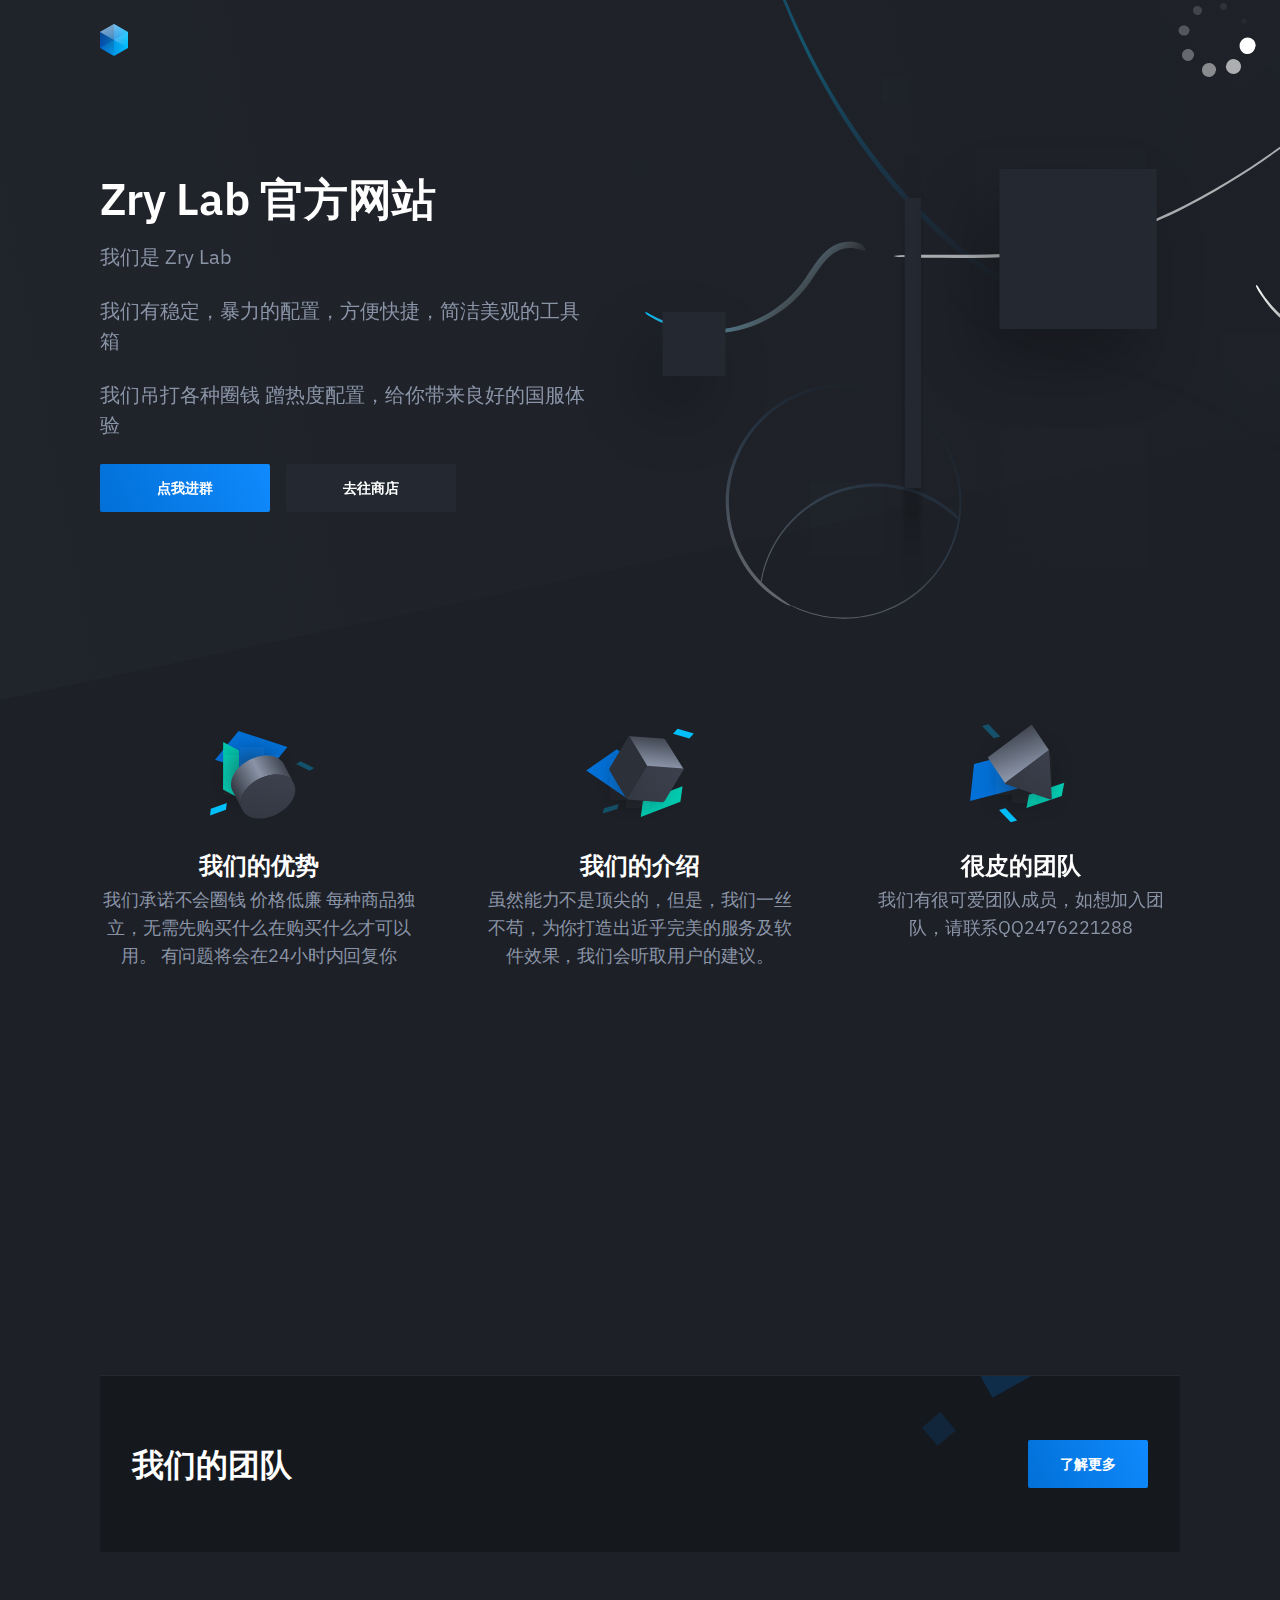
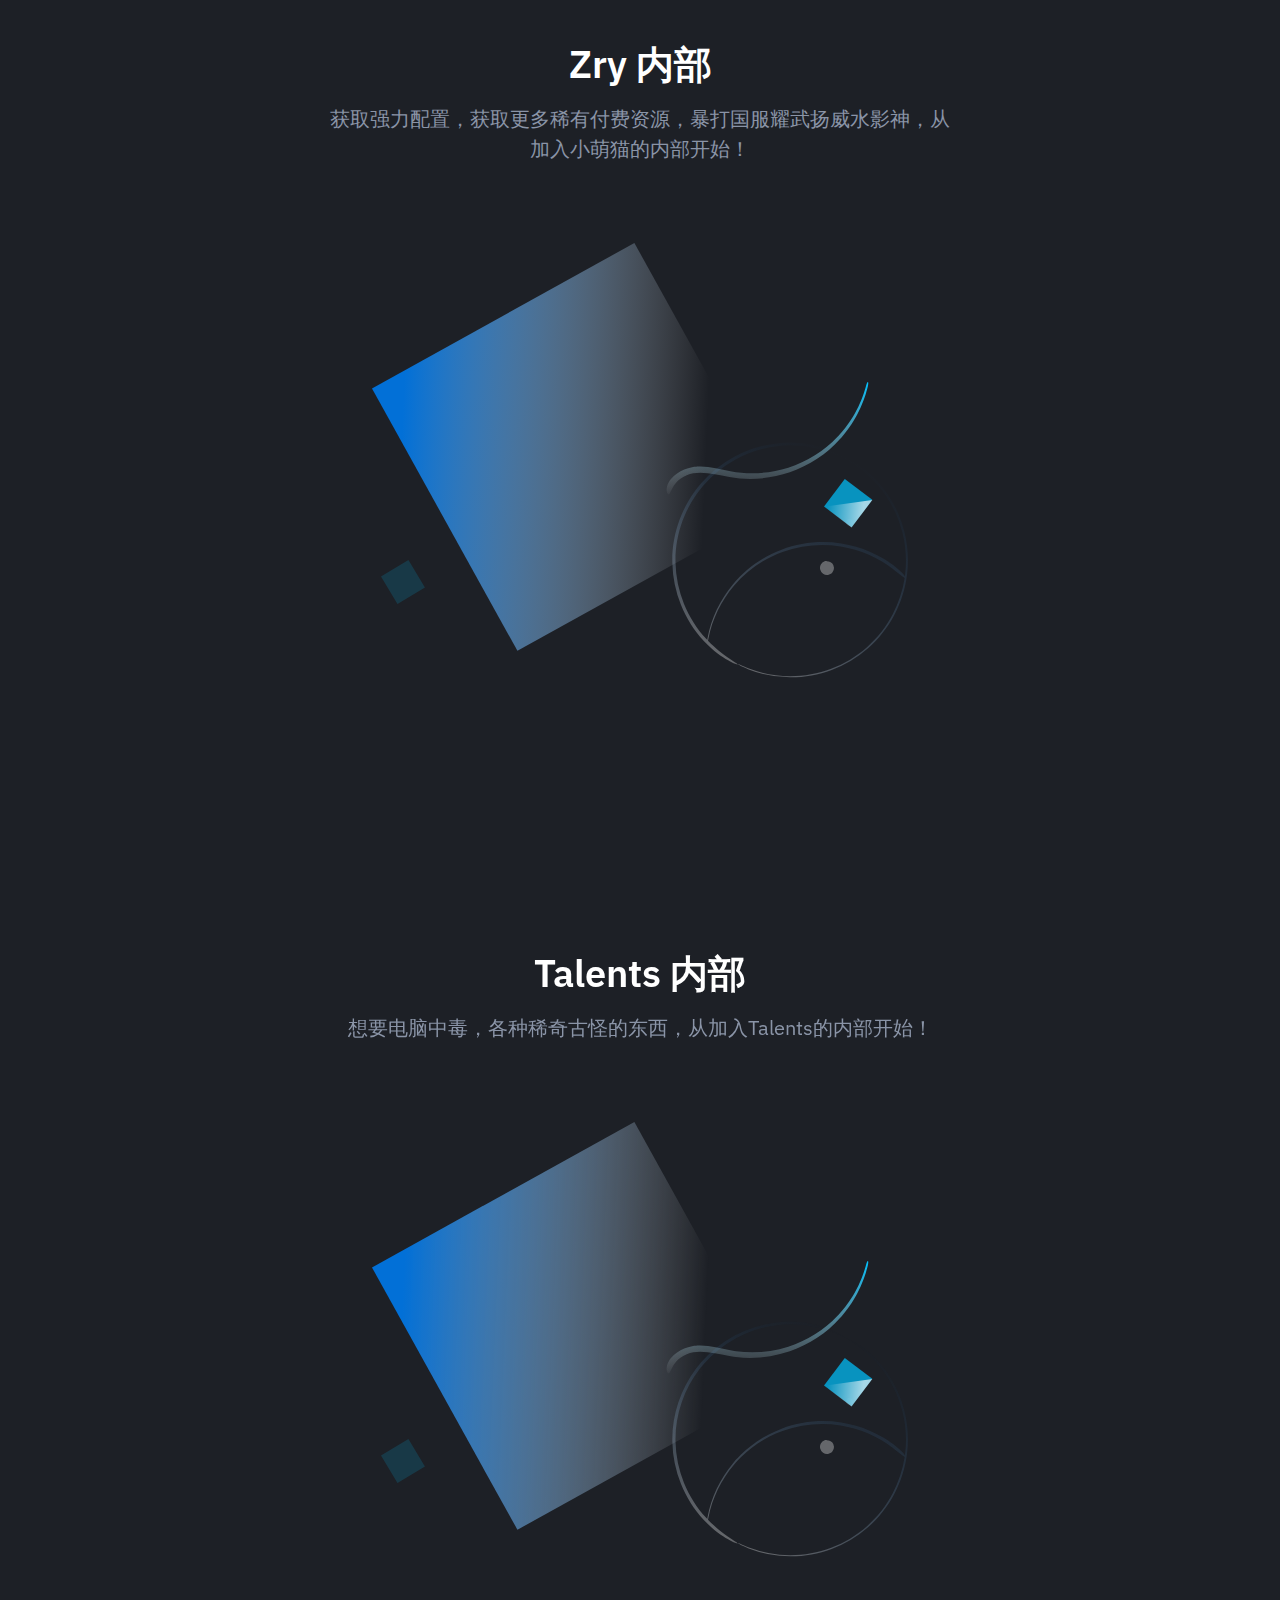
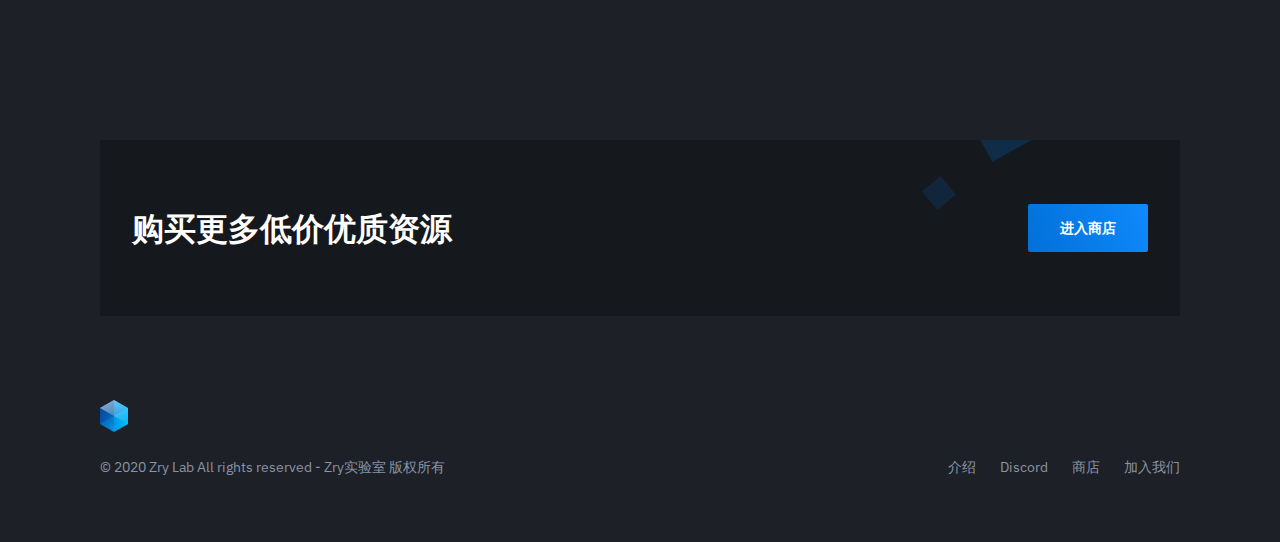
==== index.html @ 26428ba7 "Update index.html" ====
﻿<!DOCTYPE html>
<html lang="zh_cn" class="no-js">
<head>
    <meta charset="utf-8">
    <meta http-equiv="X-UA-Compatible" content="IE=edge">
    <meta name="viewport" content="width=device-width, initial-scale=1">
    <title>Zry Lab | 官方网站 | 主页 | Hello World !</title>
	<link rel="icon" href="images/favicon.svg">
    <link href="https://fonts.googleapis.com/css?family=IBM+Plex+Sans:400,600" rel="stylesheet">
    <link rel="stylesheet" href="css/style.css">
	<script src="js/anime.min.js"></script>
    <script src="js/scrollreveal.min.js"></script>
</head>
<body class="is-boxed has-animations">
    <div class="body-wrap">
        <header class="site-header">
            <div class="container">
                <div class="site-header-inner">
                    <div class="brand header-brand">
                        <h1 class="m-0">
							<a href="#">
								<img class="header-logo-image" src="images/logo.svg" alt="Logo">
                            </a>
                        </h1>
                    </div>
                </div>
            </div>
        </header>

        <main>
            <section class="hero">
                <div class="container">
                    <div class="hero-inner">
						<div class="hero-copy">
	                        <h1 class="hero-title mt-0">Zry Lab 官方网站</h1>
	                        <p class="hero-paragraph">我们是 Zry Lab</p>
                                <p class="hero-paragraph">我们有稳定，暴力的配置，方便快捷，简洁美观的工具箱</p>
                                <p class="hero-paragraph">我们吊打各种圈钱 蹭热度配置，给你带来良好的国服体验</p>
	                        <div class="hero-cta"><a class="button button-primary" href="https://zrylab.github.io/group">点我进群</a><a class="button" href="http://smallcat.maikama.cn">去往商店</a></div>
						</div>
						<div class="hero-figure anime-element">
							<svg class="placeholder" width="528" height="396" viewBox="0 0 528 396">
								<rect width="528" height="396" style="fill:transparent;" />
							</svg>
							<div class="hero-figure-box hero-figure-box-01" data-rotation="45deg"></div>
							<div class="hero-figure-box hero-figure-box-02" data-rotation="-45deg"></div>
							<div class="hero-figure-box hero-figure-box-03" data-rotation="0deg"></div>
							<div class="hero-figure-box hero-figure-box-04" data-rotation="-135deg"></div>
							<div class="hero-figure-box hero-figure-box-05"></div>
							<div class="hero-figure-box hero-figure-box-06"></div>
							<div class="hero-figure-box hero-figure-box-07"></div>
							<div class="hero-figure-box hero-figure-box-08" data-rotation="-22deg"></div>
							<div class="hero-figure-box hero-figure-box-09" data-rotation="-52deg"></div>
							<div class="hero-figure-box hero-figure-box-10" data-rotation="-50deg"></div>
						</div>
                    </div>
                </div>
            </section>

            <section class="features section">
                <div class="container">
					<div class="features-inner section-inner has-bottom-divider">
                        <div class="features-wrap">
                            <div class="feature text-center is-revealing">
                                <div class="feature-inner">
                                    <div class="feature-icon">
										<img src="images/feature-icon-01.svg" alt="Feature 01">
                                    </div>
                                    <h4 class="feature-title mt-24">我们的优势</h4>
                                    <p class="text-sm mb-0">我们承诺不会圈钱 价格低廉 每种商品独立，无需先购买什么在购买什么才可以用。 有问题将会在24小时内回复你</p>
                                </div>
                            </div>
							<div class="feature text-center is-revealing">
                                <div class="feature-inner">
                                    <div class="feature-icon">
										<img src="images/feature-icon-02.svg" alt="Feature 02">
                                    </div>
                                    <h4 class="feature-title mt-24">我们的介绍</h4>
                                    <p class="text-sm mb-0">虽然能力不是顶尖的，但是，我们一丝不苟，为你打造出近乎完美的服务及软件效果，我们会听取用户的建议。</p>
                                </div>
                            </div>
                            <div class="feature text-center is-revealing">
                                <div class="feature-inner">
                                    <div class="feature-icon">
										<img src="images/feature-icon-03.svg" alt="Feature 03">
                                    </div>
                                    <h4 class="feature-title mt-24">很皮的团队</h4>
                                    <p class="text-sm mb-0">我们有很可爱团队成员，如想加入团队，请联系QQ2476221288</p>
                                </div>
                            </div>
                            <div class="feature text-center is-revealing">
                                <div class="feature-inner">
                                    <div class="feature-icon">
										<img src="images/feature-icon-04.svg" alt="Feature 04">
                                    </div>
                                    <h4 class="feature-title mt-24">外部的介绍</h4>
                                    <p class="text-sm mb-0">各种搬运配置，MOD，JS，大量人的交流，经常白嫖账号。</p>
                                </div>
                            </div>
							<div class="feature text-center is-revealing">
                                <div class="feature-inner">
                                    <div class="feature-icon">
										<img src="images/feature-icon-05.svg" alt="Feature 05">
                                    </div>
                                    <h4 class="feature-title mt-24">为什么选择ZryLab?</h4>
                                    <p class="text-sm mb-0">我们能保证你的游戏体验，保证你可以诛仙，如有问题，我们会接受你的意见，欢迎加入我们。</p>
                                </div>
                            </div>
                            <div class="feature text-center is-revealing">
                                <div class="feature-inner">
                                    <div class="feature-icon">
										<img src="images/feature-icon-06.svg" alt="Feature 06">
                                    </div>
                                    <h4 class="feature-title mt-24">我们的Discord</h4>
                                    <p class="text-sm mb-0">我们的Discord欢迎你，请于网页底部查找哦 Discord是一个专用的游戏交流平台。比QQ好多了。</p>
                                </div>
                            </div>
                        </div>
                    </div>
                </div>
            </section>
            <section class="cta section">
				<div class="container">
					<div class="cta-inner section-inner">
						<h3 class="section-title mt-0">我们的团队</h3>
						<div class="cta-cta">
							<a class="button button-primary button-wide-mobile" href="https://zrylab.github.io/team">了解更多</a>
						</div>
					</div>
				</div>
			</section>
            <section class="pricing section">
                <div class="container-sm">
                    <div class="pricing-inner section-inner">
                        <div class="pricing-header text-center">
                            <h2 class="section-title mt-0">Zry 内部</h2>
                            <p class="section-paragraph mb-0">获取强力配置，获取更多稀有付费资源，暴打国服耀武扬威水影神，从加入小萌猫的内部开始！</p>
                        </div>
						<div class="pricing-tables-wrap">
                            <div class="pricing-table">
                                <div class="pricing-table-inner is-revealing">
                                    <div class="pricing-table-main">
                                        <div class="pricing-table-header pb-24">
                                            <div class="pricing-table-price"><span class="pricing-table-price-currency h2">￥</span><span class="pricing-table-price-amount h1">18</span><span class="text-xs">/永久/推荐购买</span></div>
                                        </div>
										<div class="pricing-table-features-title text-xs pt-24 pb-24">我们拥有：</div>
                                        <ul class="pricing-table-features list-reset text-xs">
                                            <li>
                                                <span>简洁美观方便好用的Zrh ToolBox</span>
                                            </li>
                                            <li>
                                                <span>暴力的国服配置</span>
                                            </li>
                                            <li>
                                                <span>各种稀有端&破解端</span>
                                            </li>
											<li>
												<span>赠送阔爱的小萌猫一只</span>
											</li>
											<li>
												<span>And More......</span>
											</li>
                                        </ul>
                                    </div>
                                    <div class="pricing-table-cta mb-8">
                                        <a class="button button-primary button-shadow button-block" href="http://insider.maikama.cn">购买Zry内部（预售）</a>
                                    </div>
                                </div>
                            </div>
                        </div>
                    </div>
                </div>
            </section>
<section class="pricing section">
                <div class="container-sm">
                    <div class="pricing-inner section-inner">
                        <div class="pricing-header text-center">
                            <h2 class="section-title mt-0">Talents 内部</h2>
                            <p class="section-paragraph mb-0">想要电脑中毒，各种稀奇古怪的东西，从加入Talents的内部开始！</p>
                        </div>
						<div class="pricing-tables-wrap">
                            <div class="pricing-table">
                                <div class="pricing-table-inner is-revealing">
                                    <div class="pricing-table-main">
                                        <div class="pricing-table-header pb-24">
                                            <div class="pricing-table-price"><span class="pricing-table-price-currency h2">￥</span><span class="pricing-table-price-amount h1">15</span><span class="text-xs">/永久/谨慎购买</span></div>
                                        </div>
										<div class="pricing-table-features-title text-xs pt-24 pb-24">我们拥有：</div>
                                        <ul class="pricing-table-features list-reset text-xs">
                                            <li>
                                                <span>各种不知来源/安全性的资源</span>
                                            </li>
                                            <li>
                                                <span>不知来源配置</span>
                                            </li>
                                            <li>
                                                <span>各种破解端</span>
                                            </li>
											<li>
												<span>赠送沙雕的Talents一只</span>
											</li>
											<li>
												<span>And More......</span>
											</li>
                                        </ul>
                                    </div>
                                    <div class="pricing-table-cta mb-8">
                                        <a class="button button-primary button-shadow button-block" href="http://tins.maikama.cn">购买Talents(沙雕)内部</a>
                                    </div>
                                </div>
                            </div>
                        </div>
                    </div>
                </div>
            </section>
			<section class="cta section">
				<div class="container">
					<div class="cta-inner section-inner">
						<h3 class="section-title mt-0">购买更多低价优质资源</h3>
						<div class="cta-cta">
							<a class="button button-primary button-wide-mobile" href="http://smallcat.maikama.cn">进入商店</a>
						</div>
					</div>
				</div>
			</section>
        </main>

        <footer class="site-footer">
            <div class="container">
                <div class="site-footer-inner">
                    <div class="brand footer-brand">
						<a href="#">
							<img class="header-logo-image" src="images/logo.svg" alt="Logo">
						</a>
                    </div>
                    <ul class="footer-links list-reset">
			    <li>
                            <a href="#">介绍</a>
                        </li>
			    <li>
                            <a href="https://discord.gg/EzgSuc9">Discord</a>
                        </li>
                        <li>
                            <a href="http://smallcat.maikama.cn">商店</a>
                        </li>
                        <li>
                            <a href="https://zrylab.github.io/group">加入我们</a>
                        </li>
                    </ul>
                    <ul class="footer-social-links list-reset">
                        <li>
                    </ul>
                    <div class="footer-copyright">&copy; 2020 Zry Lab All rights reserved - Zry实验室 版权所有</div>
                </div>
            </div>
        </footer>
    </div>

    <script src="js/main.min.js"></script>
</body>
</html>
---- css/style.css ----
html{line-height:1.15;-ms-text-size-adjust:100%;-webkit-text-size-adjust:100%}body{margin:0}article,aside,footer,header,nav,section{display:block}h1{font-size:2em;margin:0.67em 0}figcaption,figure,main{display:block}figure{margin:1em 40px}hr{box-sizing:content-box;height:0;overflow:visible}pre{font-family:monospace, monospace;font-size:1em}a{background-color:transparent;-webkit-text-decoration-skip:objects}abbr[title]{border-bottom:none;text-decoration:underline;-webkit-text-decoration:underline dotted;text-decoration:underline dotted}b,strong{font-weight:inherit}b,strong{font-weight:bolder}code,kbd,samp{font-family:monospace, monospace;font-size:1em}dfn{font-style:italic}mark{background-color:#ff0;color:#000}small{font-size:80%}sub,sup{font-size:75%;line-height:0;position:relative;vertical-align:baseline}sub{bottom:-0.25em}sup{top:-0.5em}audio,video{display:inline-block}audio:not([controls]){display:none;height:0}img{border-style:none}svg:not(:root){overflow:hidden}button,input,optgroup,select,textarea{font-family:sans-serif;font-size:100%;line-height:1.15;margin:0}button,input{overflow:visible}button,select{text-transform:none}button,html [type="button"],[type="reset"],[type="submit"]{-webkit-appearance:button}button::-moz-focus-inner,[type="button"]::-moz-focus-inner,[type="reset"]::-moz-focus-inner,[type="submit"]::-moz-focus-inner{border-style:none;padding:0}button:-moz-focusring,[type="button"]:-moz-focusring,[type="reset"]:-moz-focusring,[type="submit"]:-moz-focusring{outline:1px dotted ButtonText}fieldset{padding:0.35em 0.75em 0.625em}legend{box-sizing:border-box;color:inherit;display:table;max-width:100%;padding:0;white-space:normal}progress{display:inline-block;vertical-align:baseline}textarea{overflow:auto}[type="checkbox"],[type="radio"]{box-sizing:border-box;padding:0}[type="number"]::-webkit-inner-spin-button,[type="number"]::-webkit-outer-spin-button{height:auto}[type="search"]{-webkit-appearance:textfield;outline-offset:-2px}[type="search"]::-webkit-search-cancel-button,[type="search"]::-webkit-search-decoration{-webkit-appearance:none}::-webkit-file-upload-button{-webkit-appearance:button;font:inherit}details,menu{display:block}summary{display:list-item}canvas{display:inline-block}template{display:none}[hidden]{display:none}html{box-sizing:border-box}*,*:before,*:after{box-sizing:inherit}body{background:#1D2026;-moz-osx-font-smoothing:grayscale;-webkit-font-smoothing:antialiased}hr{border:0;display:block;height:1px;background:#242830;margin-top:24px;margin-bottom:24px}ul,ol{margin-top:0;margin-bottom:24px;padding-left:24px}ul{list-style:disc}ol{list-style:decimal}li>ul,li>ol{margin-bottom:0}dl{margin-top:0;margin-bottom:24px}dt{font-weight:600}dd{margin-left:24px;margin-bottom:24px}img{height:auto;max-width:100%;vertical-align:middle}figure{margin:24px 0}figcaption{font-size:16px;line-height:24px;padding:8px 0}img,svg{display:block}table{border-collapse:collapse;margin-bottom:24px;width:100%}tr{border-bottom:1px solid #242830}th{text-align:left}th,td{padding:10px 16px}th:first-child,td:first-child{padding-left:0}th:last-child,td:last-child{padding-right:0}html{font-size:20px;line-height:30px}body{color:#8A94A7;font-size:1rem}body,button,input,select,textarea{font-family:"IBM Plex Sans", sans-serif}a{color:#8A94A7;text-decoration:underline}a:hover,a:active{outline:0;text-decoration:none}h1,h2,h3,h4,h5,h6,.h1,.h2,.h3,.h4,.h5,.h6{clear:both;color:#fff;font-weight:600}h1,.h1{font-size:38px;line-height:48px;letter-spacing:0px}@media (min-width: 641px){h1,.h1{font-size:44px;line-height:54px;letter-spacing:0px}}h2,.h2{font-size:32px;line-height:42px;letter-spacing:0px}@media (min-width: 641px){h2,.h2{font-size:38px;line-height:48px;letter-spacing:0px}}h3,.h3,blockquote{font-size:24px;line-height:34px;letter-spacing:0px}@media (min-width: 641px){h3,.h3,blockquote{font-size:32px;line-height:42px;letter-spacing:0px}}h4,h5,h6,.h4,.h5,.h6{font-size:20px;line-height:30px;letter-spacing:-0.1px}@media (min-width: 641px){h4,h5,h6,.h4,.h5,.h6{font-size:24px;line-height:34px;letter-spacing:0px}}@media (max-width: 640px){.h1-mobile{font-size:38px;line-height:48px;letter-spacing:0px}.h2-mobile{font-size:32px;line-height:42px;letter-spacing:0px}.h3-mobile{font-size:24px;line-height:34px;letter-spacing:0px}.h4-mobile,.h5-mobile,.h6-mobile{font-size:20px;line-height:30px;letter-spacing:-0.1px}}.text-light h1,.text-light h2,.text-light h3,.text-light h4,.text-light h5,.text-light h6,.text-light .h1,.text-light .h2,.text-light .h3,.text-light .h4,.text-light .h5,.text-light .h6{color:!important}.text-sm{font-size:18px;line-height:28px;letter-spacing:-0.1px}.text-xs{font-size:16px;line-height:24px;letter-spacing:-0.1px}h1,h2,.h1,.h2{margin-top:48px;margin-bottom:16px}h3,.h3{margin-top:36px;margin-bottom:12px}h4,h5,h6,.h4,.h5,.h6{margin-top:24px;margin-bottom:4px}p{margin-top:0;margin-bottom:24px}dfn,cite,em,i{font-style:italic}blockquote{color:#3B404C;font-style:italic;margin-top:24px;margin-bottom:24px;margin-left:24px}blockquote::before{content:"\201C"}blockquote::after{content:"\201D"}blockquote p{display:inline}address{color:#8A94A7;border-width:1px 0;border-style:solid;border-color:#242830;padding:24px 0;margin:0 0 24px}pre,pre h1,pre h2,pre h3,pre h4,pre h5,pre h6,pre .h1,pre .h2,pre .h3,pre .h4,pre .h5,pre .h6{font-family:"Courier 10 Pitch", Courier, monospace}pre,code,kbd,tt,var{background:#1D2026}pre{font-size:16px;line-height:24px;margin-bottom:1.6em;max-width:100%;overflow:auto;padding:24px;margin-top:24px;margin-bottom:24px}code,kbd,tt,var{font-family:Monaco, Consolas, "Andale Mono", "DejaVu Sans Mono", monospace;font-size:16px;padding:2px 4px}abbr,acronym{cursor:help}mark,ins{text-decoration:none}small{font-size:18px;line-height:28px;letter-spacing:-0.1px}b,strong{font-weight:600}button,input,select,textarea,label{font-size:20px;line-height:30px}.container,.container-sm{width:100%;margin:0 auto;padding-left:16px;padding-right:16px}@media (min-width: 481px){.container,.container-sm{padding-left:24px;padding-right:24px}}.container{max-width:1128px}.container-sm{max-width:848px}.container .container-sm{max-width:800px;padding-left:0;padding-right:0}.screen-reader-text{clip:rect(1px, 1px, 1px, 1px);position:absolute !important;height:1px;width:1px;overflow:hidden;word-wrap:normal !important}.screen-reader-text:focus{border-radius:2px;box-shadow:0 0 2px 2px rgba(0,0,0,0.6);clip:auto !important;display:block;font-size:14px;letter-spacing:0px;font-weight:600;line-height:16px;text-decoration:none;text-transform:uppercase;background-color:#1D2026;color:#0270D7 !important;border:none;height:auto;left:8px;padding:16px 32px;top:8px;width:auto;z-index:100000}.list-reset{list-style:none;padding:0}.text-left{text-align:left}.text-center{text-align:center}.text-right{text-align:right}.text-primary{color:#0270D7}.has-top-divider{position:relative}.has-top-divider::before{content:'';position:absolute;top:0;left:0;width:100%;display:block;height:1px;background:#242830}.has-bottom-divider{position:relative}.has-bottom-divider::after{content:'';position:absolute;bottom:0;left:0;width:100%;display:block;height:1px;background:#242830}.m-0{margin:0}.mt-0{margin-top:0}.mr-0{margin-right:0}.mb-0{margin-bottom:0}.ml-0{margin-left:0}.m-8{margin:8px}.mt-8{margin-top:8px}.mr-8{margin-right:8px}.mb-8{margin-bottom:8px}.ml-8{margin-left:8px}.m-16{margin:16px}.mt-16{margin-top:16px}.mr-16{margin-right:16px}.mb-16{margin-bottom:16px}.ml-16{margin-left:16px}.m-24{margin:24px}.mt-24{margin-top:24px}.mr-24{margin-right:24px}.mb-24{margin-bottom:24px}.ml-24{margin-left:24px}.m-32{margin:32px}.mt-32{margin-top:32px}.mr-32{margin-right:32px}.mb-32{margin-bottom:32px}.ml-32{margin-left:32px}.m-40{margin:40px}.mt-40{margin-top:40px}.mr-40{margin-right:40px}.mb-40{margin-bottom:40px}.ml-40{margin-left:40px}.m-48{margin:48px}.mt-48{margin-top:48px}.mr-48{margin-right:48px}.mb-48{margin-bottom:48px}.ml-48{margin-left:48px}.m-56{margin:56px}.mt-56{margin-top:56px}.mr-56{margin-right:56px}.mb-56{margin-bottom:56px}.ml-56{margin-left:56px}.m-64{margin:64px}.mt-64{margin-top:64px}.mr-64{margin-right:64px}.mb-64{margin-bottom:64px}.ml-64{margin-left:64px}.p-0{padding:0}.pt-0{padding-top:0}.pr-0{padding-right:0}.pb-0{padding-bottom:0}.pl-0{padding-left:0}.p-8{padding:8px}.pt-8{padding-top:8px}.pr-8{padding-right:8px}.pb-8{padding-bottom:8px}.pl-8{padding-left:8px}.p-16{padding:16px}.pt-16{padding-top:16px}.pr-16{padding-right:16px}.pb-16{padding-bottom:16px}.pl-16{padding-left:16px}.p-24{padding:24px}.pt-24{padding-top:24px}.pr-24{padding-right:24px}.pb-24{padding-bottom:24px}.pl-24{padding-left:24px}.p-32{padding:32px}.pt-32{padding-top:32px}.pr-32{padding-right:32px}.pb-32{padding-bottom:32px}.pl-32{padding-left:32px}.p-40{padding:40px}.pt-40{padding-top:40px}.pr-40{padding-right:40px}.pb-40{padding-bottom:40px}.pl-40{padding-left:40px}.p-48{padding:48px}.pt-48{padding-top:48px}.pr-48{padding-right:48px}.pb-48{padding-bottom:48px}.pl-48{padding-left:48px}.p-56{padding:56px}.pt-56{padding-top:56px}.pr-56{padding-right:56px}.pb-56{padding-bottom:56px}.pl-56{padding-left:56px}.p-64{padding:64px}.pt-64{padding-top:64px}.pr-64{padding-right:64px}.pb-64{padding-bottom:64px}.pl-64{padding-left:64px}.sr .has-animations .is-revealing{visibility:hidden}.has-animations .anime-element{visibility:hidden}.anime-ready .has-animations .anime-element{visibility:visible}.input,.textarea{background-color:#fff;border-width:1px;border-style:solid;border-color:#242830;border-radius:2px;color:#8A94A7;max-width:100%;width:100%}.input::-webkit-input-placeholder,.textarea::-webkit-input-placeholder{color:#3B404C}.input:-ms-input-placeholder,.textarea:-ms-input-placeholder{color:#3B404C}.input::-ms-input-placeholder,.textarea::-ms-input-placeholder{color:#3B404C}.input::placeholder,.textarea::placeholder{color:#3B404C}.input::-ms-input-placeholder,.textarea::-ms-input-placeholder{color:#3B404C}.input:-ms-input-placeholder,.textarea:-ms-input-placeholder{color:#3B404C}.input:hover,.textarea:hover{border-color:#191c21}.input:active,.input:focus,.textarea:active,.textarea:focus{outline:none;border-color:#242830}.input[disabled],.textarea[disabled]{cursor:not-allowed;background-color:#1D2026;border-color:#1D2026}.input{-moz-appearance:none;-webkit-appearance:none;font-size:16px;letter-spacing:-0.1px;line-height:20px;padding:13px 16px;height:48px;box-shadow:none}.input .inline-input{display:inline;width:auto}.textarea{display:block;min-width:100%;resize:vertical}.textarea .inline-textarea{display:inline;width:auto}.field-grouped>.control:not(:last-child){margin-bottom:8px}@media (min-width: 641px){.field-grouped{display:flex}.field-grouped>.control{flex-shrink:0}.field-grouped>.control.control-expanded{flex-grow:1;flex-shrink:1}.field-grouped>.control:not(:last-child){margin-bottom:0;margin-right:8px}}.button{display:inline-flex;font-size:14px;letter-spacing:0px;font-weight:600;line-height:16px;text-decoration:none !important;text-transform:uppercase;background-color:#242830;color:#fff !important;border:none;border-radius:2px;cursor:pointer;justify-content:center;padding:16px 32px;height:48px;text-align:center;white-space:nowrap}.button:hover{background:#262a33}.button:active{outline:0}.button::before{border-radius:2px}.button-sm{padding:8px 24px;height:32px}.button-primary{background:#097dea;background:linear-gradient(65deg, #0270D7 0, #0F8AFD 100%)}.button-primary:hover{background:#0982f4;background:linear-gradient(65deg, #0275e1 0, #198ffd 100%)}.button-block{display:flex}.button-block{display:flex;width:100%}@media (max-width: 640px){.button-wide-mobile{width:100%;max-width:280px}}.site-header{padding:24px 0}.site-header-inner{position:relative;display:flex;justify-content:space-between;align-items:center}.header-links{display:inline-flex}.header-links li{display:inline-flex}.header-links a:not(.button){font-size:16px;line-height:24px;letter-spacing:-0.1px;font-weight:600;color:#8A94A7;text-transform:uppercase;text-decoration:none;line-height:16px;padding:8px 24px}@media (min-width: 641px){.site-header{position:relative}.site-header::before{content:'';position:absolute;top:0;left:0;width:100%;height:700px;background:#242830;background:linear-gradient(80deg, rgba(36,40,48,0.5) 0%, rgba(36,40,48,0) 100%);-webkit-transform-origin:0;transform-origin:0;-webkit-transform:skewY(-12deg);transform:skewY(-12deg)}}.hero{text-align:center;padding-top:48px;padding-bottom:88px}.hero-copy{position:relative;z-index:1}.hero-cta{margin-bottom:40px}.hero-figure{position:relative}.hero-figure svg{width:100%;height:auto}.hero-figure::before,.hero-figure::after{content:'';position:absolute;background-repeat:no-repeat;background-size:100%}.has-animations .hero-figure::before,.has-animations .hero-figure::after{opacity:0;transition:opacity 2s ease}.anime-ready .has-animations .hero-figure::before,.anime-ready .has-animations .hero-figure::after{opacity:1}.hero-figure::before{top:-57.8%;left:-1.3%;width:152.84%;height:178.78%;background-image:url("../images/hero-back-illustration.svg")}.hero-figure::after{top:-35.6%;left:99.6%;width:57.2%;height:87.88%;background-image:url("../images/hero-top-illustration.svg")}.hero-figure-box{position:absolute;top:0;will-change:transform}.hero-figure-box-01,.hero-figure-box-02,.hero-figure-box-03,.hero-figure-box-04,.hero-figure-box-08,.hero-figure-box-09{overflow:hidden}.hero-figure-box-01::before,.hero-figure-box-02::before,.hero-figure-box-03::before,.hero-figure-box-04::before,.hero-figure-box-08::before,.hero-figure-box-09::before{content:'';position:absolute;top:0;bottom:0;left:0;right:0;-webkit-transform-origin:100% 100%;transform-origin:100% 100%}.hero-figure-box-01{left:103.2%;top:41.9%;width:28.03%;height:37.37%;background:linear-gradient(to left top, #00BFFB, rgba(0,191,251,0));-webkit-transform:rotateZ(45deg);transform:rotateZ(45deg)}.hero-figure-box-01::before{background:linear-gradient(to left, #15181D 0%, rgba(21,24,29,0) 60%);-webkit-transform:rotateZ(45deg) scale(1.5);transform:rotateZ(45deg) scale(1.5)}.hero-figure-box-02{left:61.3%;top:64.1%;width:37.87%;height:50.50%;background:linear-gradient(to left top, #0270D7, rgba(2,112,215,0));-webkit-transform:rotateZ(-45deg);transform:rotateZ(-45deg)}.hero-figure-box-02::before{background:linear-gradient(to top, #15181D 0%, rgba(21,24,29,0) 60%);-webkit-transform:rotateZ(-45deg) scale(1.5);transform:rotateZ(-45deg) scale(1.5)}.hero-figure-box-03{left:87.7%;top:-56.8%;width:56.81%;height:75.75%;background:linear-gradient(to left top, #00BFFB, rgba(0,191,251,0))}.hero-figure-box-03::before{background:linear-gradient(to left, #15181D 0%, rgba(21,24,29,0) 60%);-webkit-transform:rotateZ(45deg) scale(1.5);transform:rotateZ(45deg) scale(1.5)}.hero-figure-box-04{left:54.9%;top:-8%;width:45.45%;height:60.60%;background:linear-gradient(to left top, #0270D7, rgba(2,112,215,0));-webkit-transform:rotateZ(-135deg);transform:rotateZ(-135deg)}.hero-figure-box-04::before{background:linear-gradient(to top, rgba(255,255,255,0.24) 0%, rgba(255,255,255,0) 60%);-webkit-transform:rotateZ(-45deg) scale(1.5);transform:rotateZ(-45deg) scale(1.5)}.hero-figure-box-05,.hero-figure-box-06,.hero-figure-box-07{background-color:#242830;box-shadow:-20px 32px 64px rgba(0,0,0,0.25)}.hero-figure-box-05{left:17.4%;top:13.3%;width:64%;height:73.7%;-webkit-transform:perspective(500px) rotateY(-15deg) rotateX(8deg) rotateZ(-1deg);transform:perspective(500px) rotateY(-15deg) rotateX(8deg) rotateZ(-1deg)}.hero-figure-box-06{left:65.5%;top:6.3%;width:30.3%;height:40.4%;-webkit-transform:rotateZ(20deg);transform:rotateZ(20deg)}.hero-figure-box-07{left:1.9%;top:42.4%;width:12.12%;height:16.16%;-webkit-transform:rotateZ(20deg);transform:rotateZ(20deg)}.hero-figure-box-08{left:27.1%;top:81.6%;width:19.51%;height:26.01%;background:#0270D7;-webkit-transform:rotateZ(-22deg);transform:rotateZ(-22deg)}.hero-figure-box-08::before{background:linear-gradient(to left, rgba(255,255,255,0) 0%, rgba(255,255,255,0.48) 100%);-webkit-transform:rotateZ(45deg) scale(1.5);transform:rotateZ(45deg) scale(1.5)}.hero-figure-box-09{left:42.6%;top:-17.9%;width:6.63%;height:8.83%;background:#00BFFB;-webkit-transform:rotateZ(-52deg);transform:rotateZ(-52deg)}.hero-figure-box-09::before{background:linear-gradient(to left, rgba(255,255,255,0) 0%, rgba(255,255,255,0.64) 100%);-webkit-transform:rotateZ(45deg) scale(1.5);transform:rotateZ(45deg) scale(1.5)}.hero-figure-box-10{left:-3.8%;top:4.3%;width:3.03%;height:4.04%;background:rgba(0,191,251,0.32);-webkit-transform:rotateZ(-50deg);transform:rotateZ(-50deg)}@media (max-width: 640px){.hero-cta{max-width:280px;margin-left:auto;margin-right:auto}.hero-cta .button{display:flex}.hero-cta .button+.button{margin-top:16px}.hero-figure::after,.hero-figure-box-03,.hero-figure-box-04,.hero-figure-box-09{display:none}}@media (min-width: 641px){.hero{text-align:left;padding-top:64px;padding-bottom:88px}.hero-inner{display:flex;justify-content:space-between;align-items:center}.hero-copy{padding-right:64px;min-width:552px;width:552px}.hero-cta{margin:0}.hero-cta .button{min-width:170px}.hero-cta .button:first-child{margin-right:16px}.hero-figure svg{width:auto}}.features-wrap{display:flex;flex-wrap:wrap;justify-content:space-evenly;margin-right:-32px;margin-left:-32px}.features-wrap:first-of-type{margin-top:-16px}.features-wrap:last-of-type{margin-bottom:-16px}.feature{padding:16px 32px;width:380px;max-width:380px;flex-grow:1}.feature-inner{height:100%}.feature-icon{display:flex;justify-content:center}@media (min-width: 641px){.features-wrap:first-of-type{margin-top:-24px}.features-wrap:last-of-type{margin-bottom:-24px}.feature{padding:32px 32px}}.pricing-header{margin-bottom:48px}.pricing-tables-wrap{display:flex;flex-wrap:wrap;justify-content:center;margin-right:-12px;margin-left:-12px}.pricing-tables-wrap:first-child{margin-top:-12px}.pricing-tables-wrap:last-child{margin-bottom:-12px}.pricing-table{position:relative;padding:12px;width:368px;max-width:368px;flex-grow:1}.pricing-table::before{content:'';position:absolute;left:50%;width:200%;max-width:200%;height:435px;background-repeat:no-repeat;background-position:center;background-size:100%;bottom:18.8%;-webkit-transform:translateX(-50%);transform:translateX(-50%);background-image:url("../images/pricing-illustration.svg")}.pricing-table-header,.pricing-table-features-title,.pricing-table-features li{border-bottom:1px solid rgba(138,148,167,0.24)}.pricing-table-inner{position:relative;display:flex;flex-wrap:wrap;background:#2C3039;padding:24px;height:100%}.pricing-table-inner>*{position:relative;width:100%}.pricing-table-inner::before{content:'';position:absolute;top:0;right:0;bottom:0;left:0;box-shadow:0 24px 48px rgba(21,24,29,0.24);mix-blend-mode:multiply}.pricing-table-price-currency{color:#8A94A7}.pricing-table-features-title{color:#fff;font-weight:700}.pricing-table-features li{display:flex;align-items:center;padding:14px 0}.pricing-table-features li::before{content:'';width:16px;height:12px;margin-right:16px;background-image:url([data-uri]);background-repeat:no-repeat}.pricing-table-cta{align-self:flex-end}@media (min-width: 641px){.pricing .section-paragraph{padding-left:90px;padding-right:90px}.pricing-header{margin-bottom:52px}}.cta{text-align:center}.cta .section-inner{padding:48px 16px}.cta .section-title{margin-bottom:40px}.cta-inner{position:relative;background:#15181D;overflow:hidden}.cta-inner::before{content:'';position:absolute;right:98px;top:-117px;width:160px;height:187px;background-image:url("../images/cta-illustration.svg");background-repeat:no-repeat}.cta-inner>*{position:relative}@media (min-width: 641px){.cta{text-align:left}.cta .section-inner{padding:64px 32px}.cta .section-title{margin-bottom:0;padding-right:24px}.cta-inner{display:flex;align-items:center;justify-content:space-between}}.is-boxed{background:#242830}.body-wrap{background:#1D2026;overflow:hidden;display:flex;flex-direction:column;min-height:100vh}.boxed-container{max-width:1440px;margin:0 auto;box-shadow:0 24px 48px rgba(21,24,29,0.24);mix-blend-mode:multiply;mix-blend-mode:normal}main{flex:1 0 auto}.section-inner{position:relative;padding-top:48px;padding-bottom:48px}@media (min-width: 641px){.section-inner{padding-top:88px;padding-bottom:88px}}.site-footer{font-size:14px;line-height:22px;letter-spacing:0px}.site-footer a{color:#8A94A7;text-decoration:none}.site-footer a:hover,.site-footer a:active{text-decoration:underline}.site-footer-inner{position:relative;display:flex;flex-wrap:wrap;padding-top:48px;padding-bottom:48px}.footer-brand,.footer-links,.footer-social-links,.footer-copyright{flex:none;width:100%;display:inline-flex;justify-content:center}.footer-brand,.footer-links,.footer-social-links{margin-bottom:24px}.footer-social-links li{display:inline-flex}.footer-social-links li+li{margin-left:16px}.footer-social-links li a{padding:8px}.footer-links li+li{margin-left:24px}@media (min-width: 641px){.site-footer{margin-top:20px}.site-footer-inner{justify-content:space-between;padding-top:64px;padding-bottom:64px}.footer-brand,.footer-links,.footer-social-links,.footer-copyright{flex:50%}.footer-brand,.footer-copyright{justify-content:flex-start}.footer-links,.footer-social-links{justify-content:flex-end}.footer-links{order:1;margin-bottom:0}}.tlinks{text-indent:-9999px;height:0;line-height:0;font-size:0;overflow:hidden;}

/*# sourceMappingURL=[data-uri] */
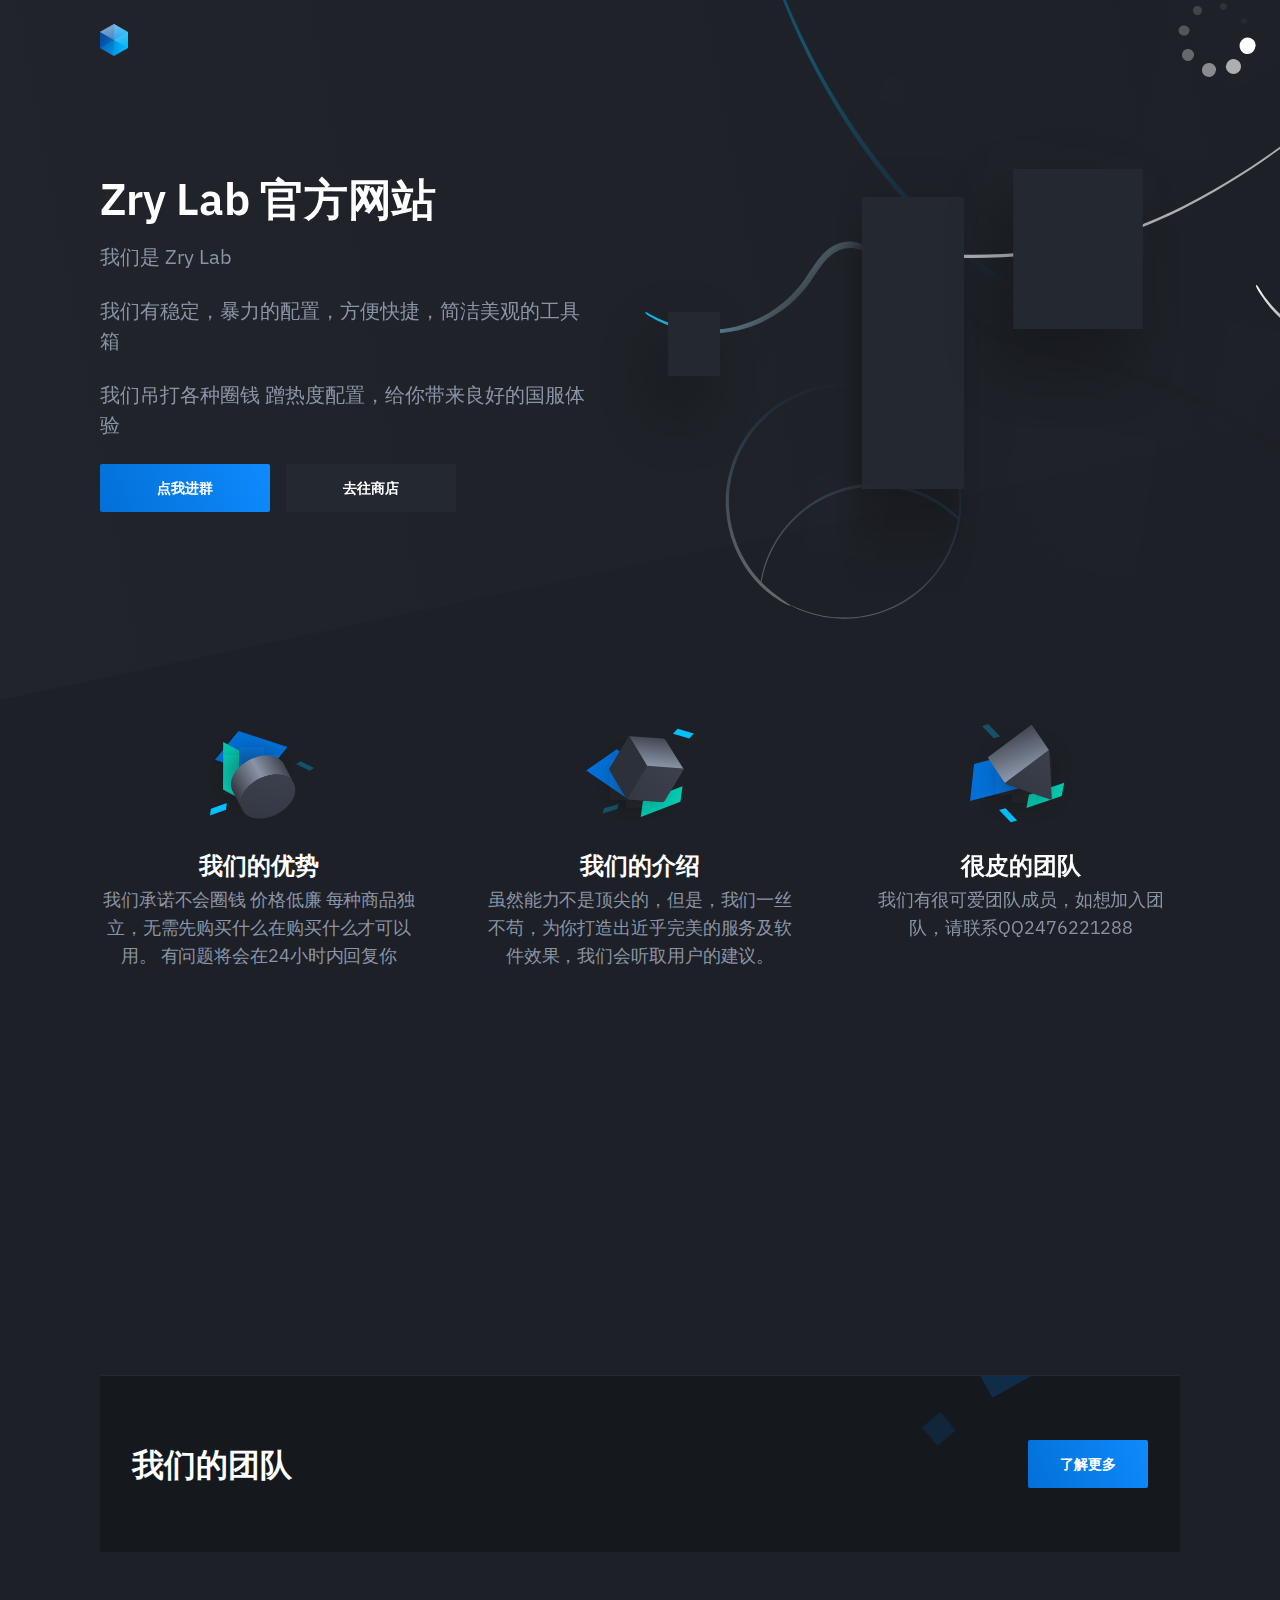
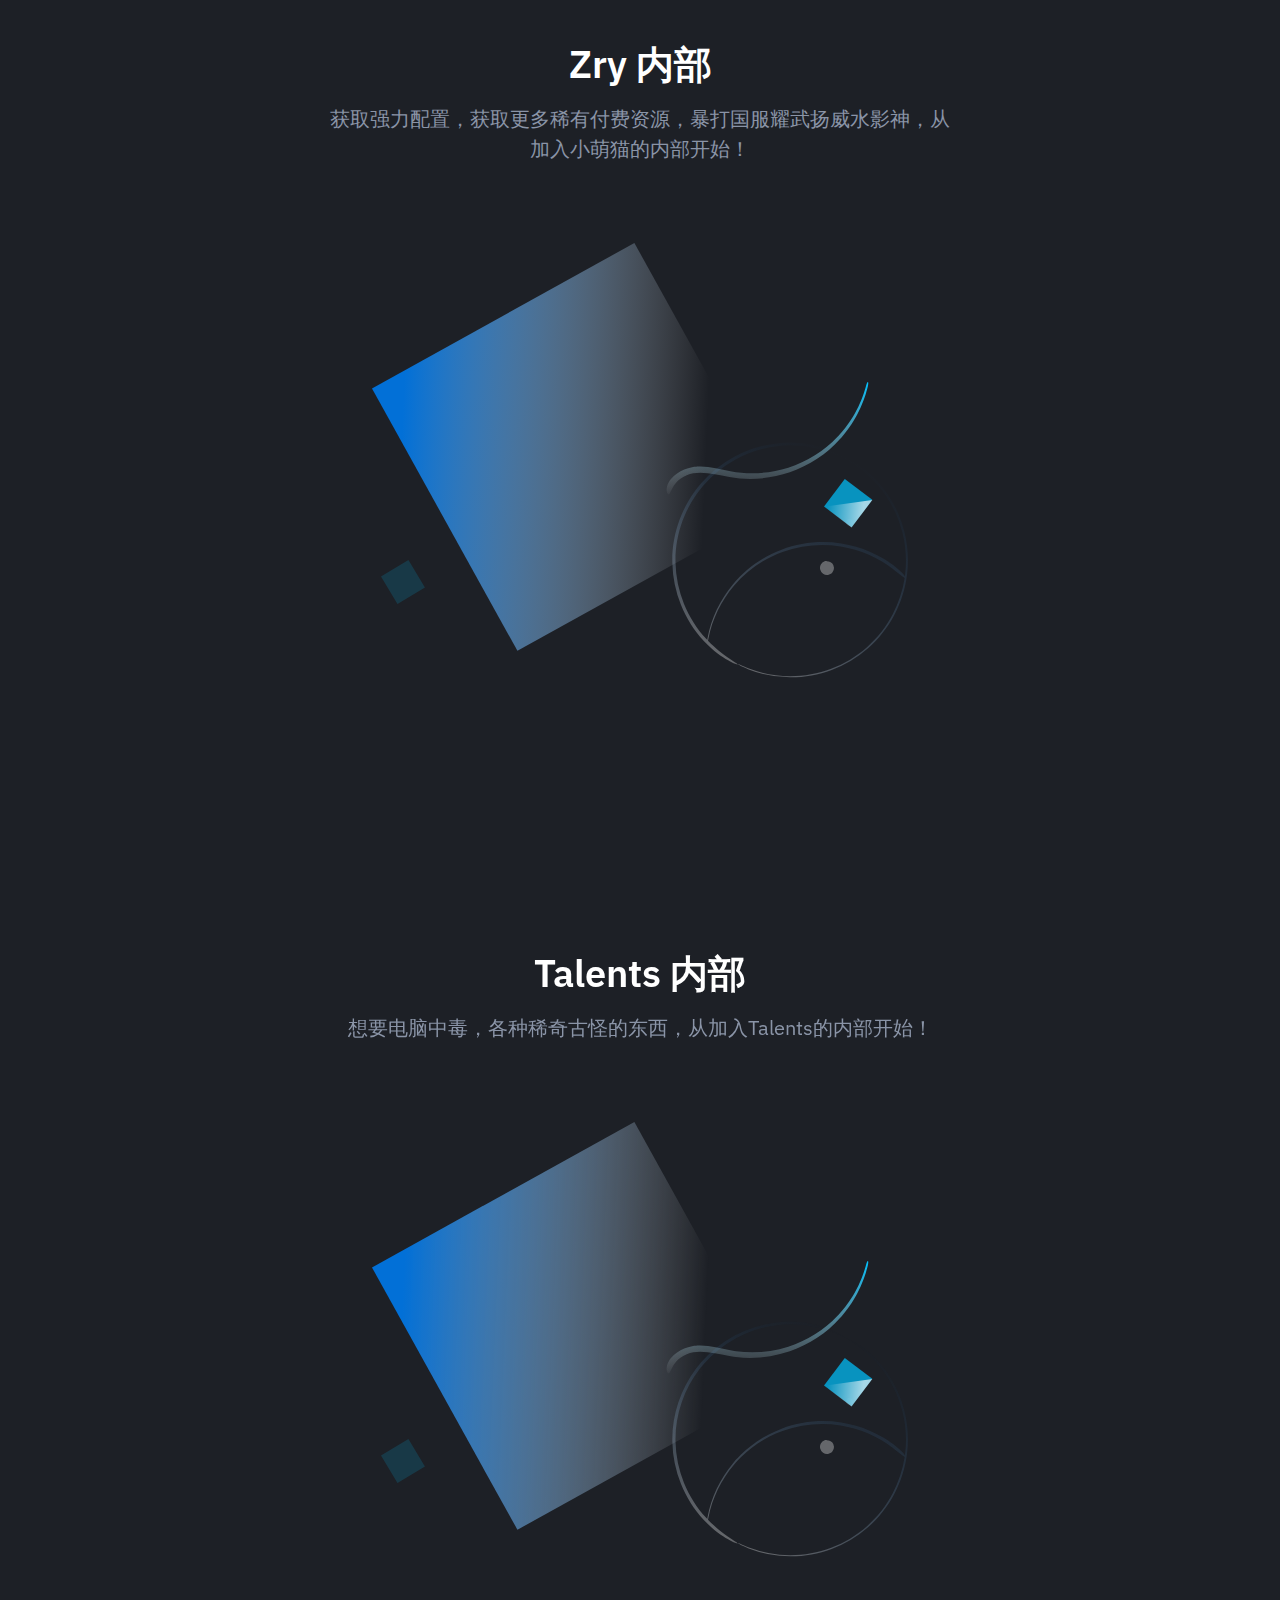
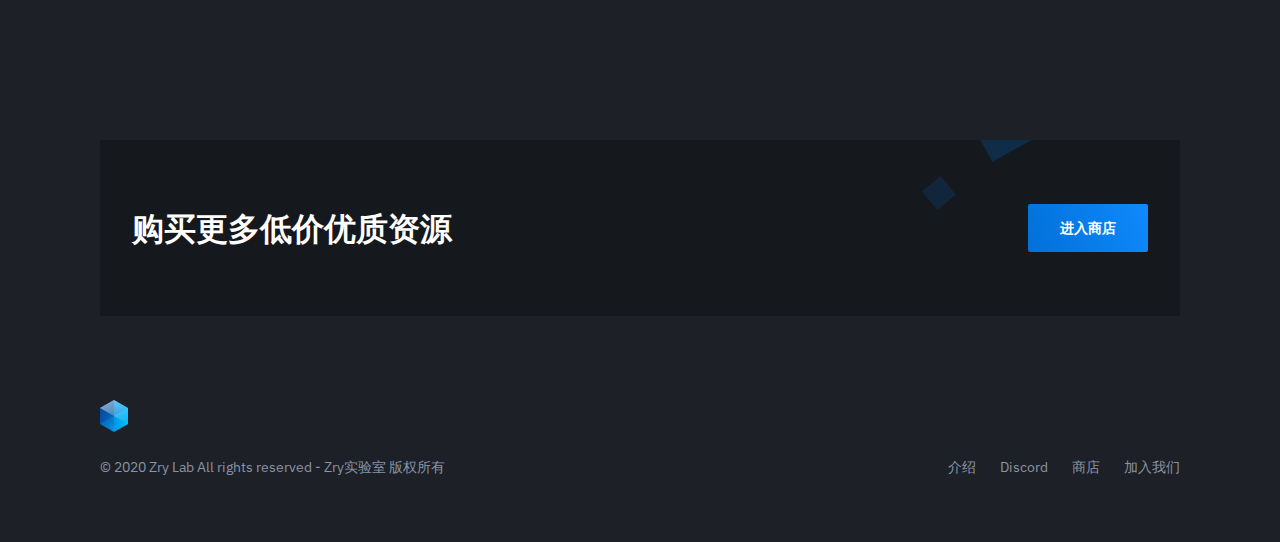
==== commit 057c60e2: "Update index.html" ====
--- a/index.html
+++ b/index.html
@@ -141,7 +141,7 @@
                                 <div class="pricing-table-inner is-revealing">
                                     <div class="pricing-table-main">
                                         <div class="pricing-table-header pb-24">
-                                            <div class="pricing-table-price"><span class="pricing-table-price-currency h2">￥</span><span class="pricing-table-price-amount h1">18</span><span class="text-xs">/永久/推荐购买</span></div>
+                                            <div class="pricing-table-price"><span class="pricing-table-price-currency h2">￥</span><span class="pricing-table-price-amount h1">8</span><span class="text-xs">/预售/推荐购买/正式版价格18￥</span></div>
                                         </div>
 										<div class="pricing-table-features-title text-xs pt-24 pb-24">我们拥有：</div>
                                         <ul class="pricing-table-features list-reset text-xs">
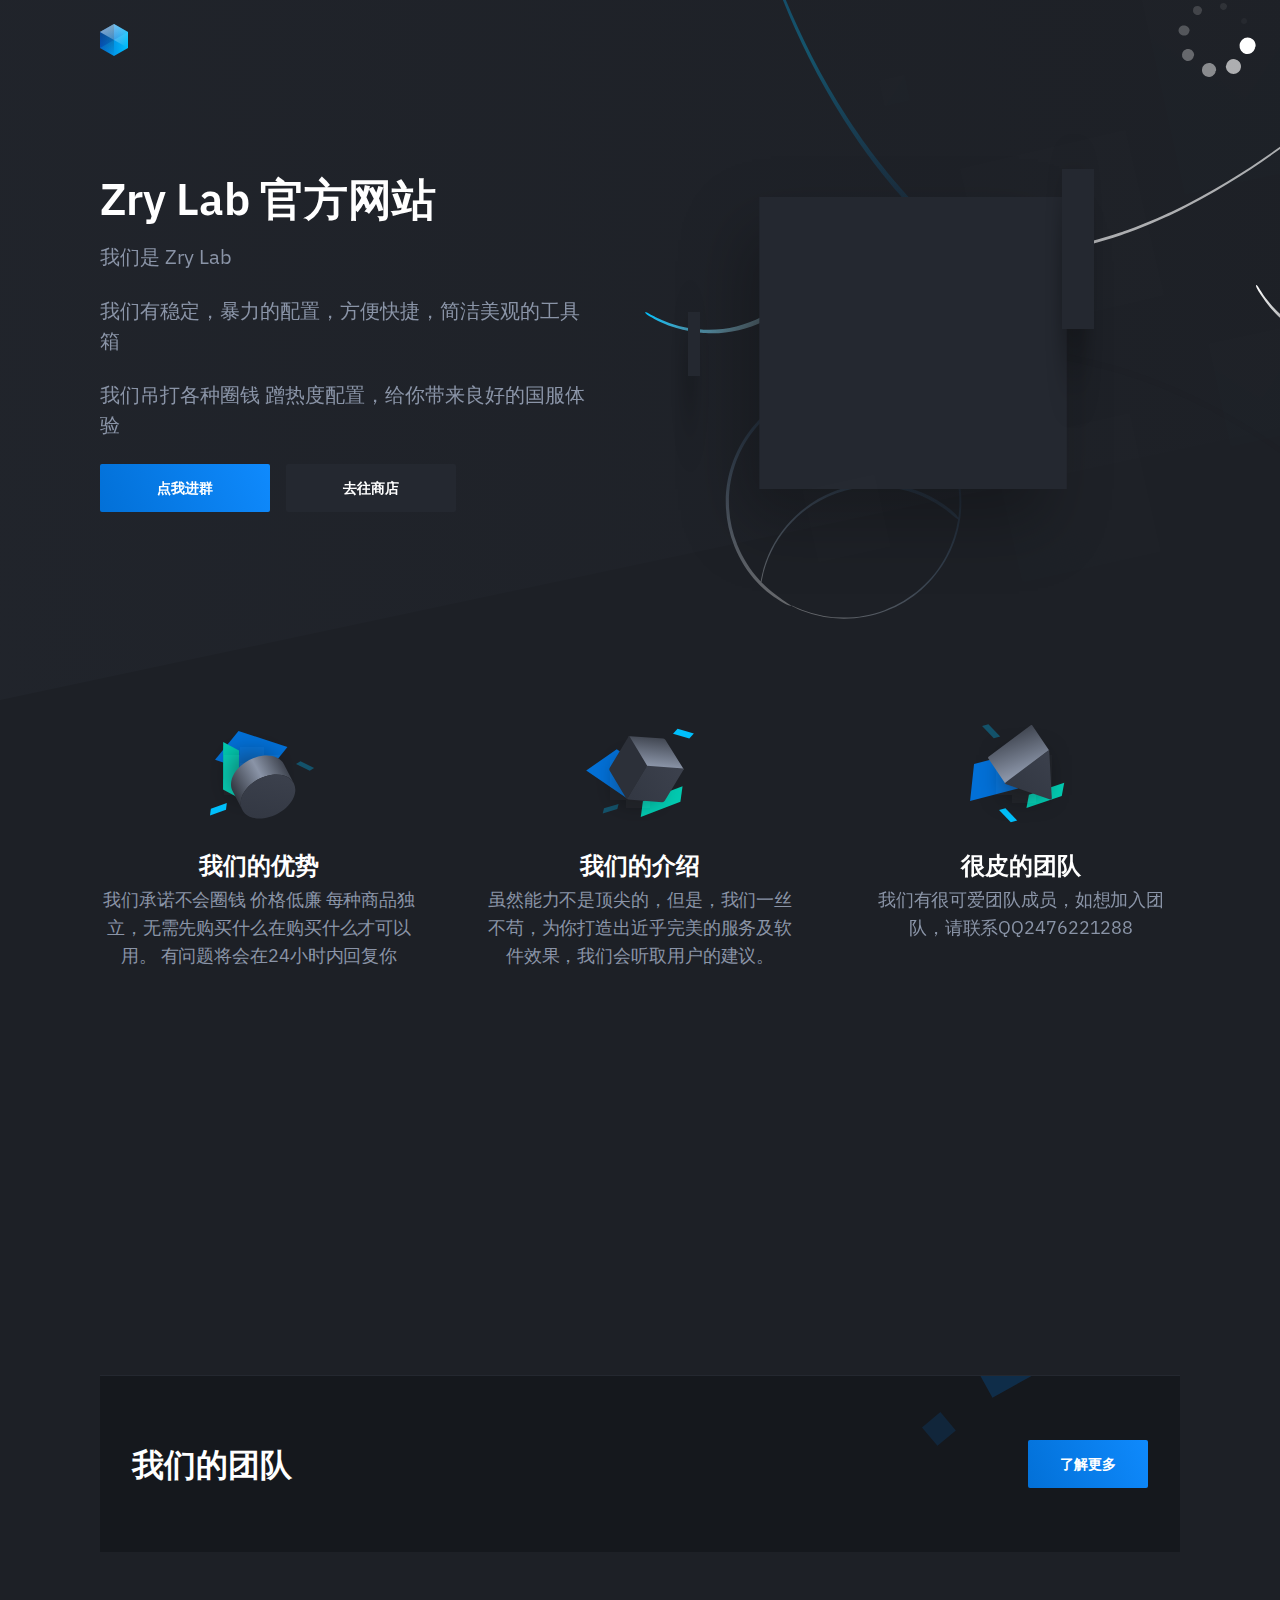
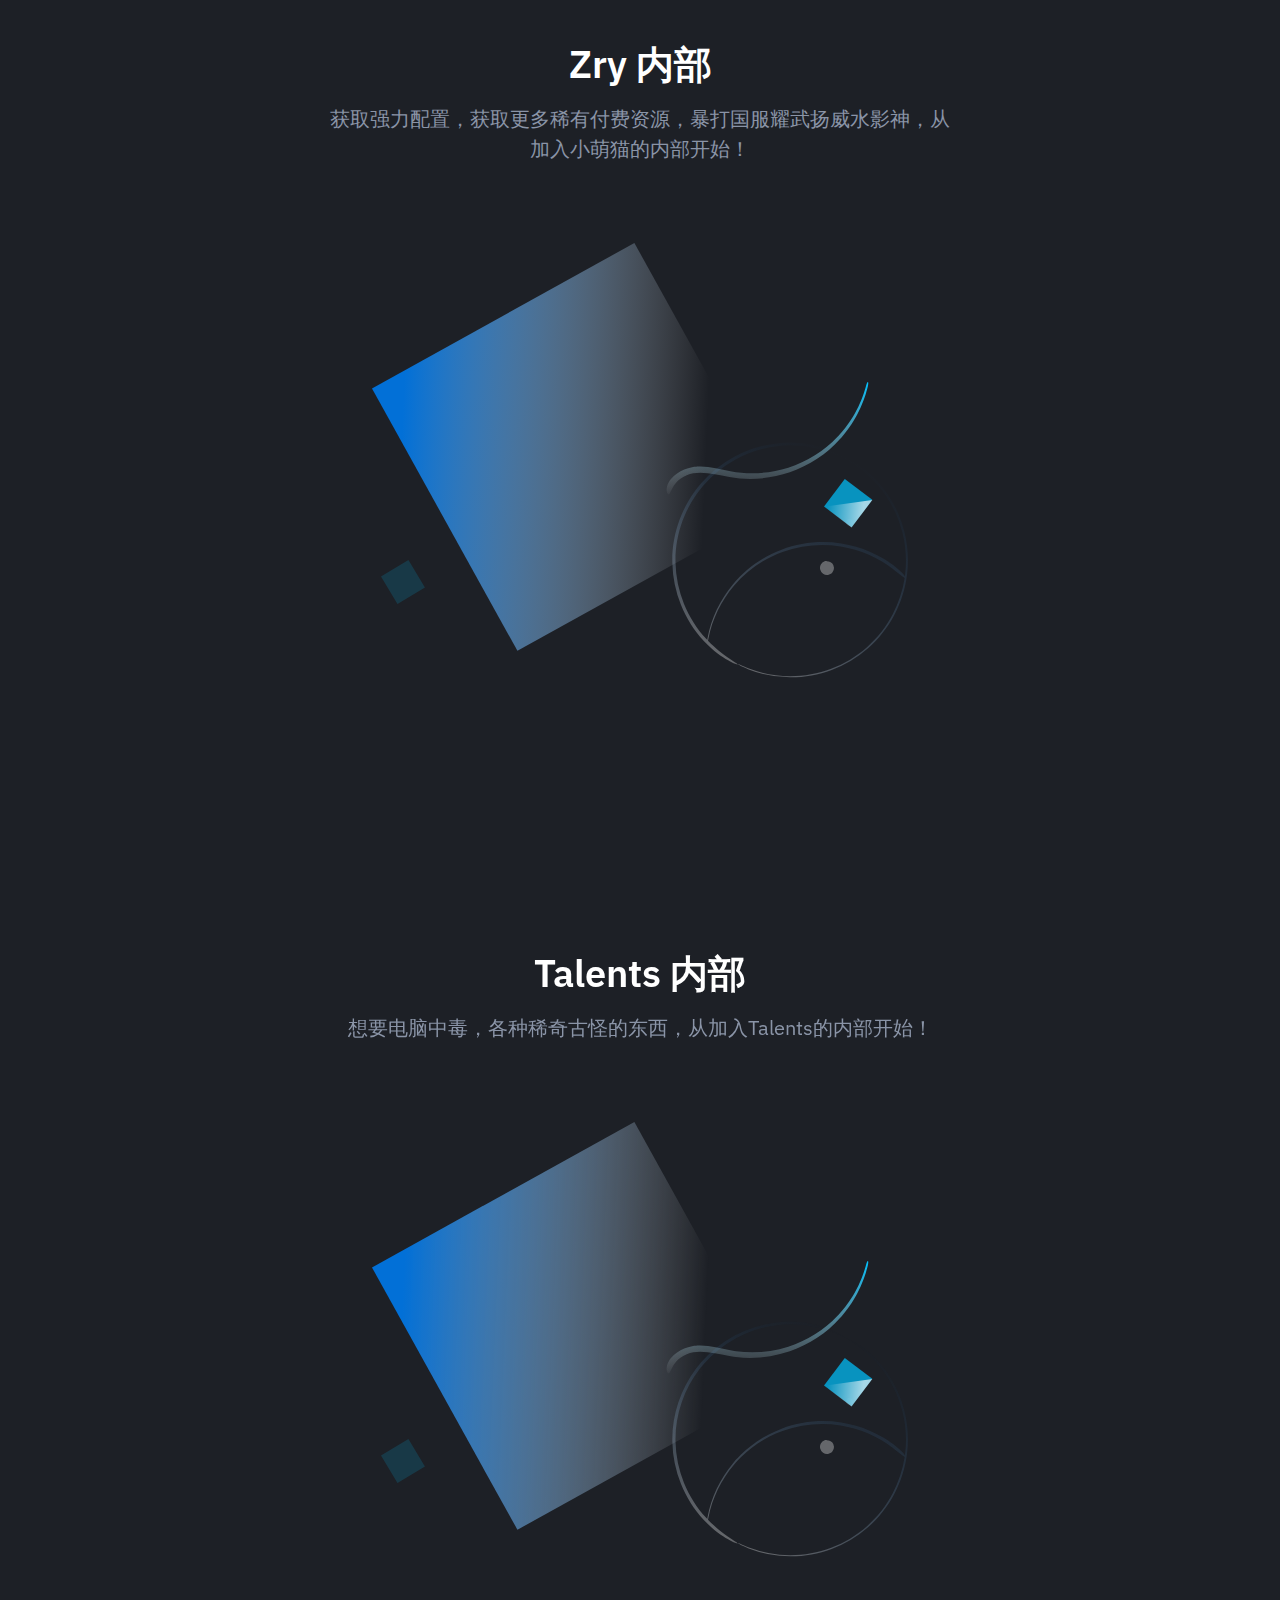
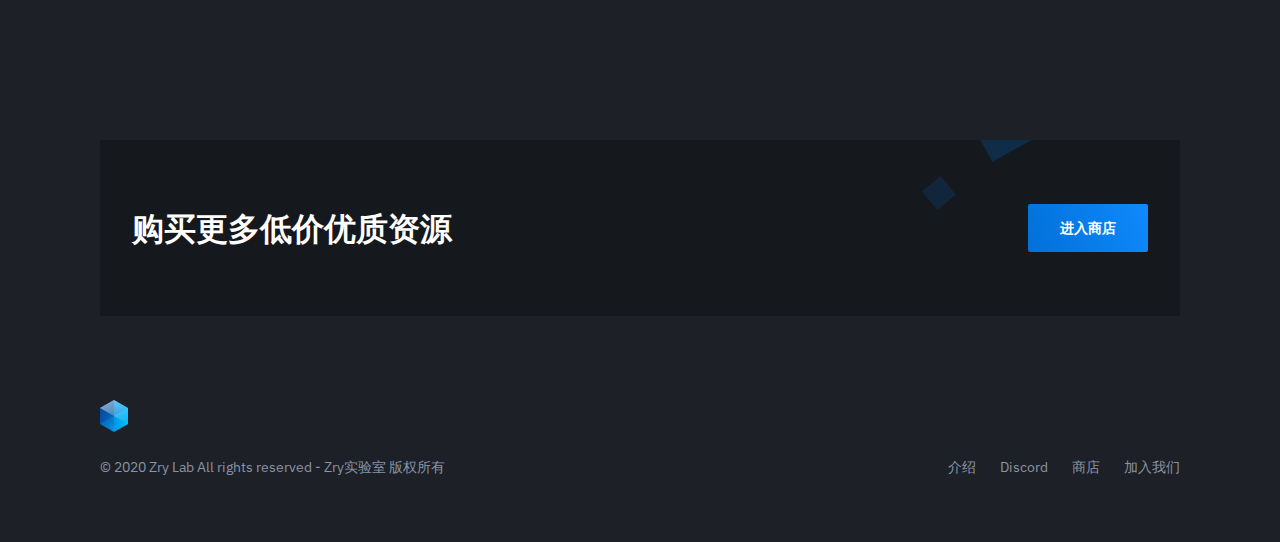
==== commit db3e59f1: "Update index.html" ====
--- a/index.html
+++ b/index.html
@@ -141,7 +141,7 @@
                                 <div class="pricing-table-inner is-revealing">
                                     <div class="pricing-table-main">
                                         <div class="pricing-table-header pb-24">
-                                            <div class="pricing-table-price"><span class="pricing-table-price-currency h2">￥</span><span class="pricing-table-price-amount h1">8</span><span class="text-xs">/预售/推荐购买/正式版价格18￥</span></div>
+                                            <div class="pricing-table-price"><span class="pricing-table-price-currency h2">￥</span><span class="pricing-table-price-amount h1">8</span><span class="text-xs">/预售/推荐购买/正式价18￥</span></div>
                                         </div>
 										<div class="pricing-table-features-title text-xs pt-24 pb-24">我们拥有：</div>
                                         <ul class="pricing-table-features list-reset text-xs">
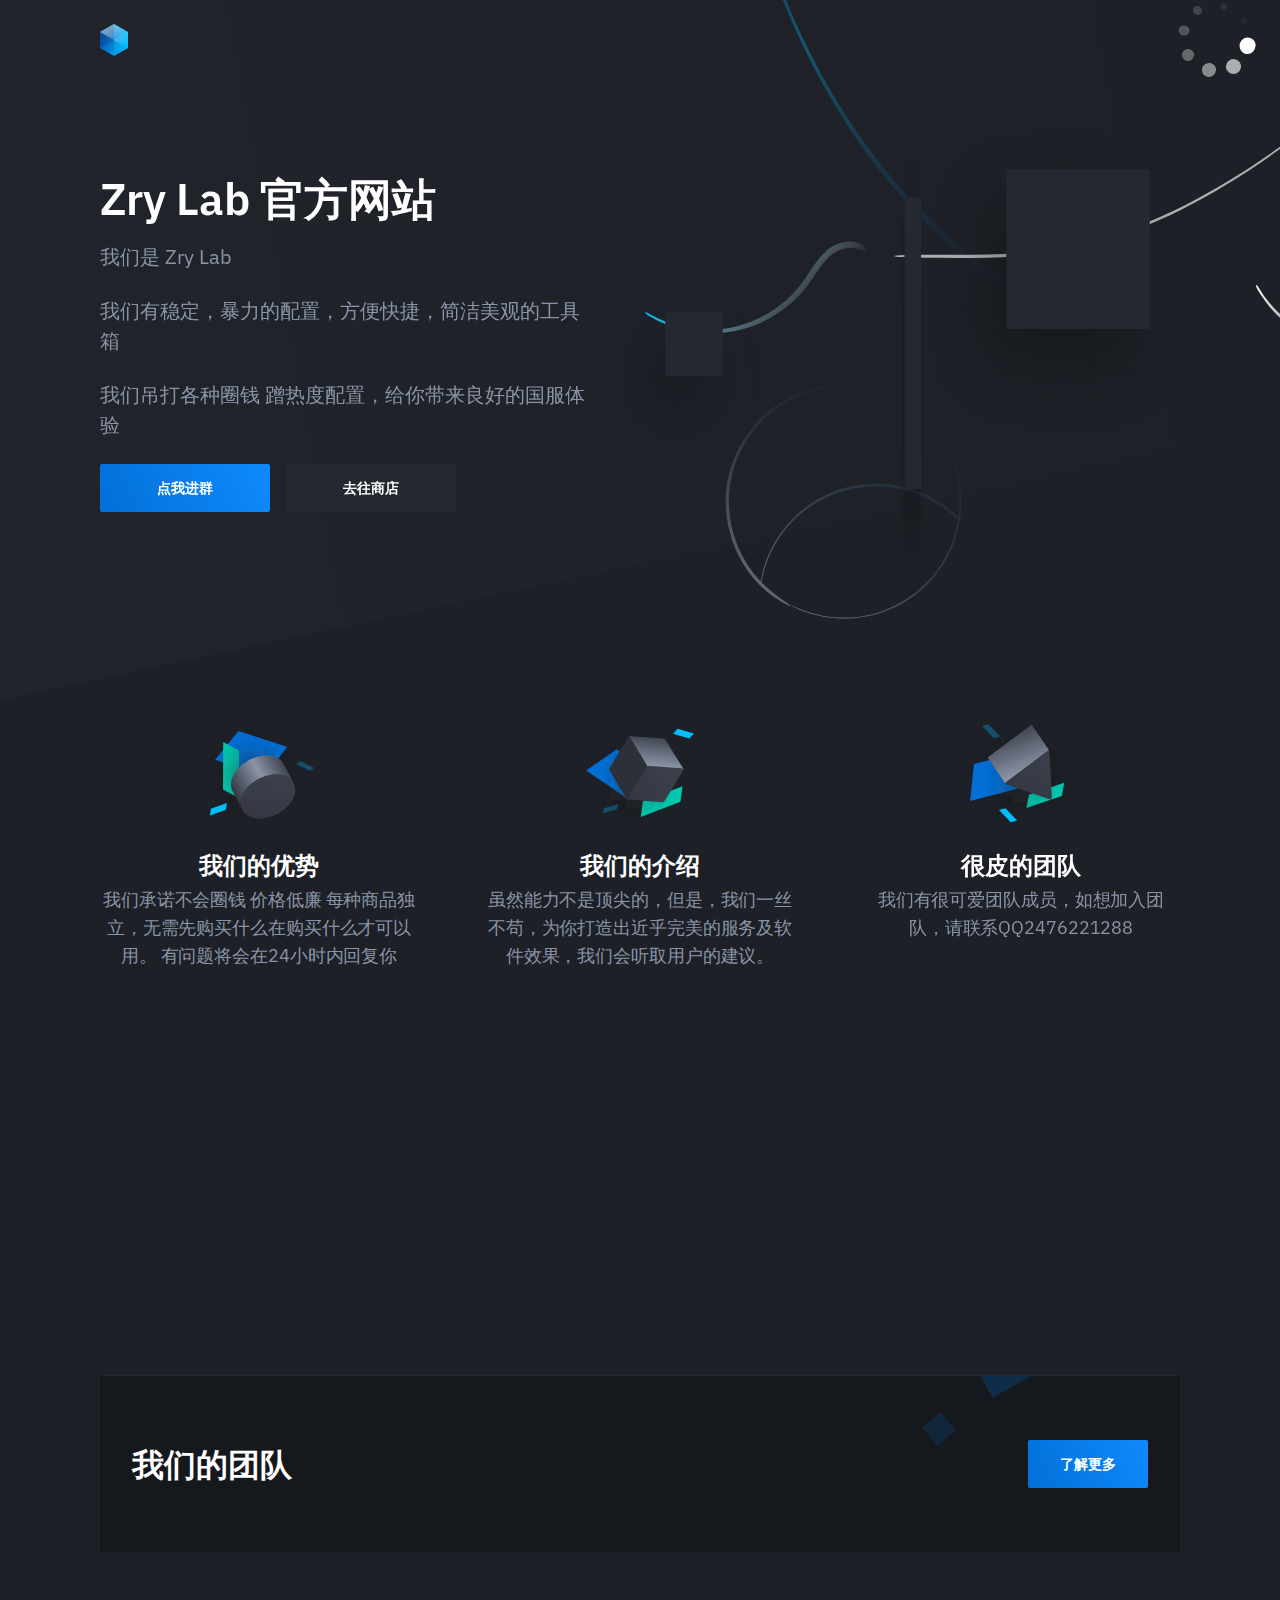
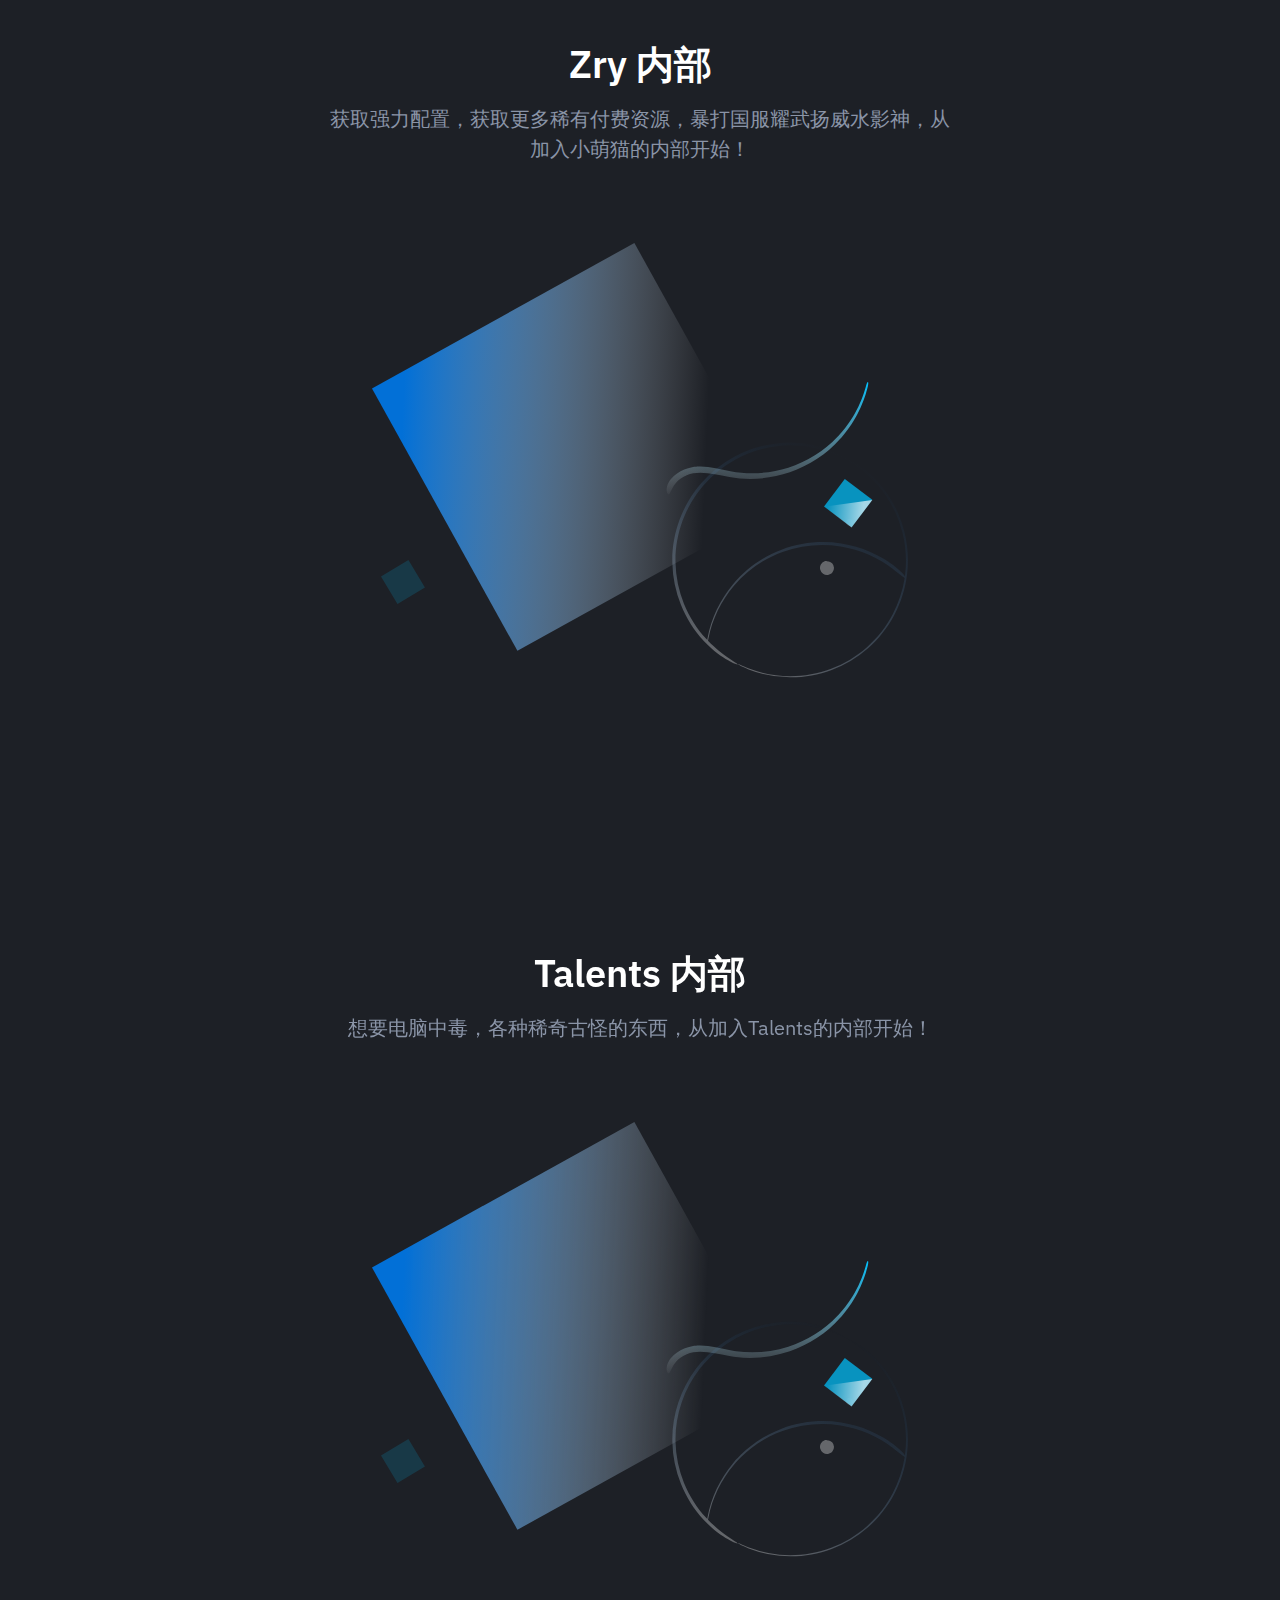
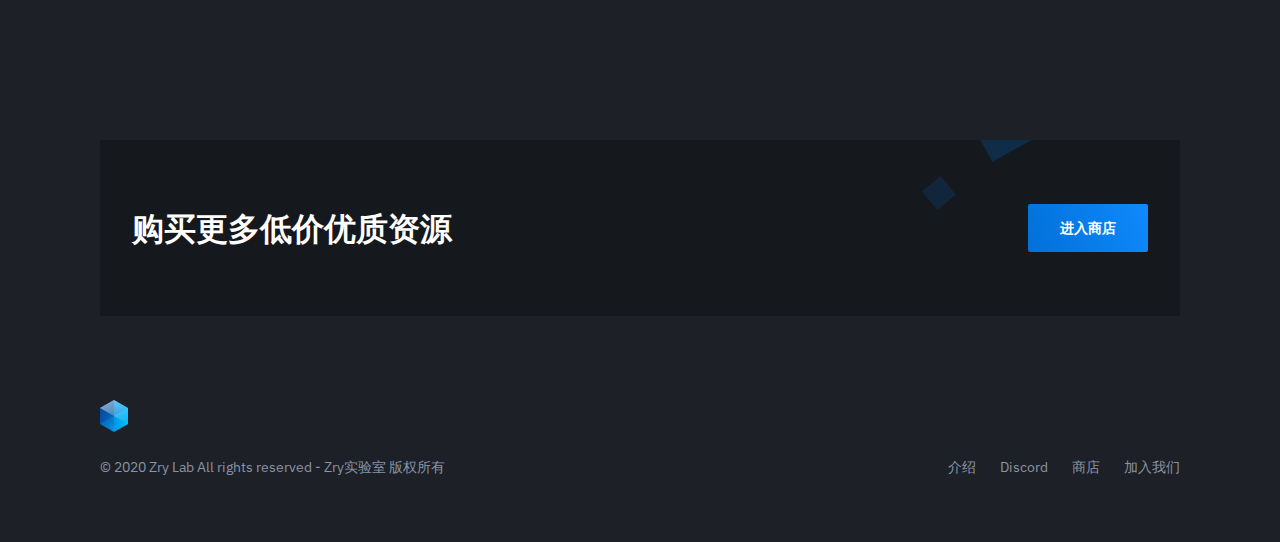
==== commit de93df39: "Update index.html" ====
--- a/index.html
+++ b/index.html
@@ -141,7 +141,7 @@
                                 <div class="pricing-table-inner is-revealing">
                                     <div class="pricing-table-main">
                                         <div class="pricing-table-header pb-24">
-                                            <div class="pricing-table-price"><span class="pricing-table-price-currency h2">￥</span><span class="pricing-table-price-amount h1">8</span><span class="text-xs">/预售/推荐购买/正式价18￥</span></div>
+                                            <div class="pricing-table-price"><span class="pricing-table-price-currency h2">￥</span><span class="pricing-table-price-amount h1">10</span><span class="text-xs">/预售/推荐购买/正式价20￥</span></div>
                                         </div>
 										<div class="pricing-table-features-title text-xs pt-24 pb-24">我们拥有：</div>
                                         <ul class="pricing-table-features list-reset text-xs">
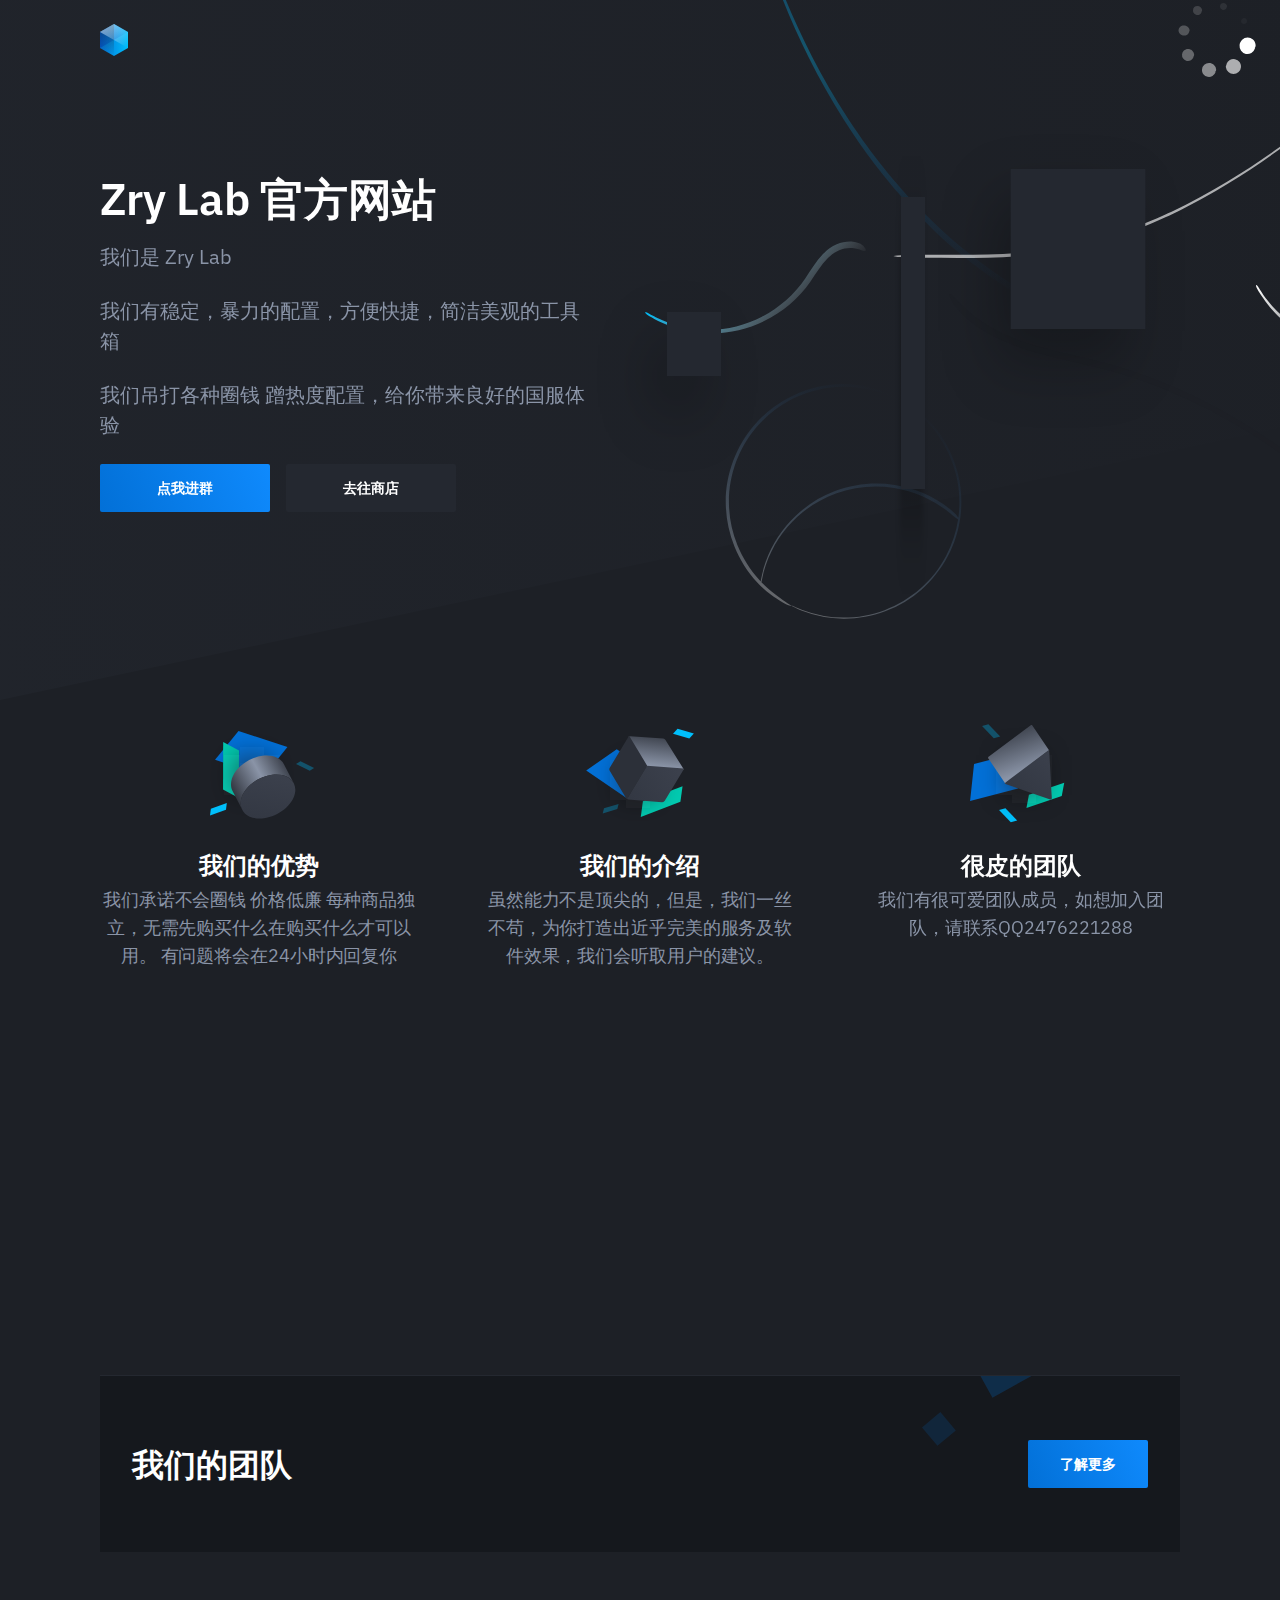
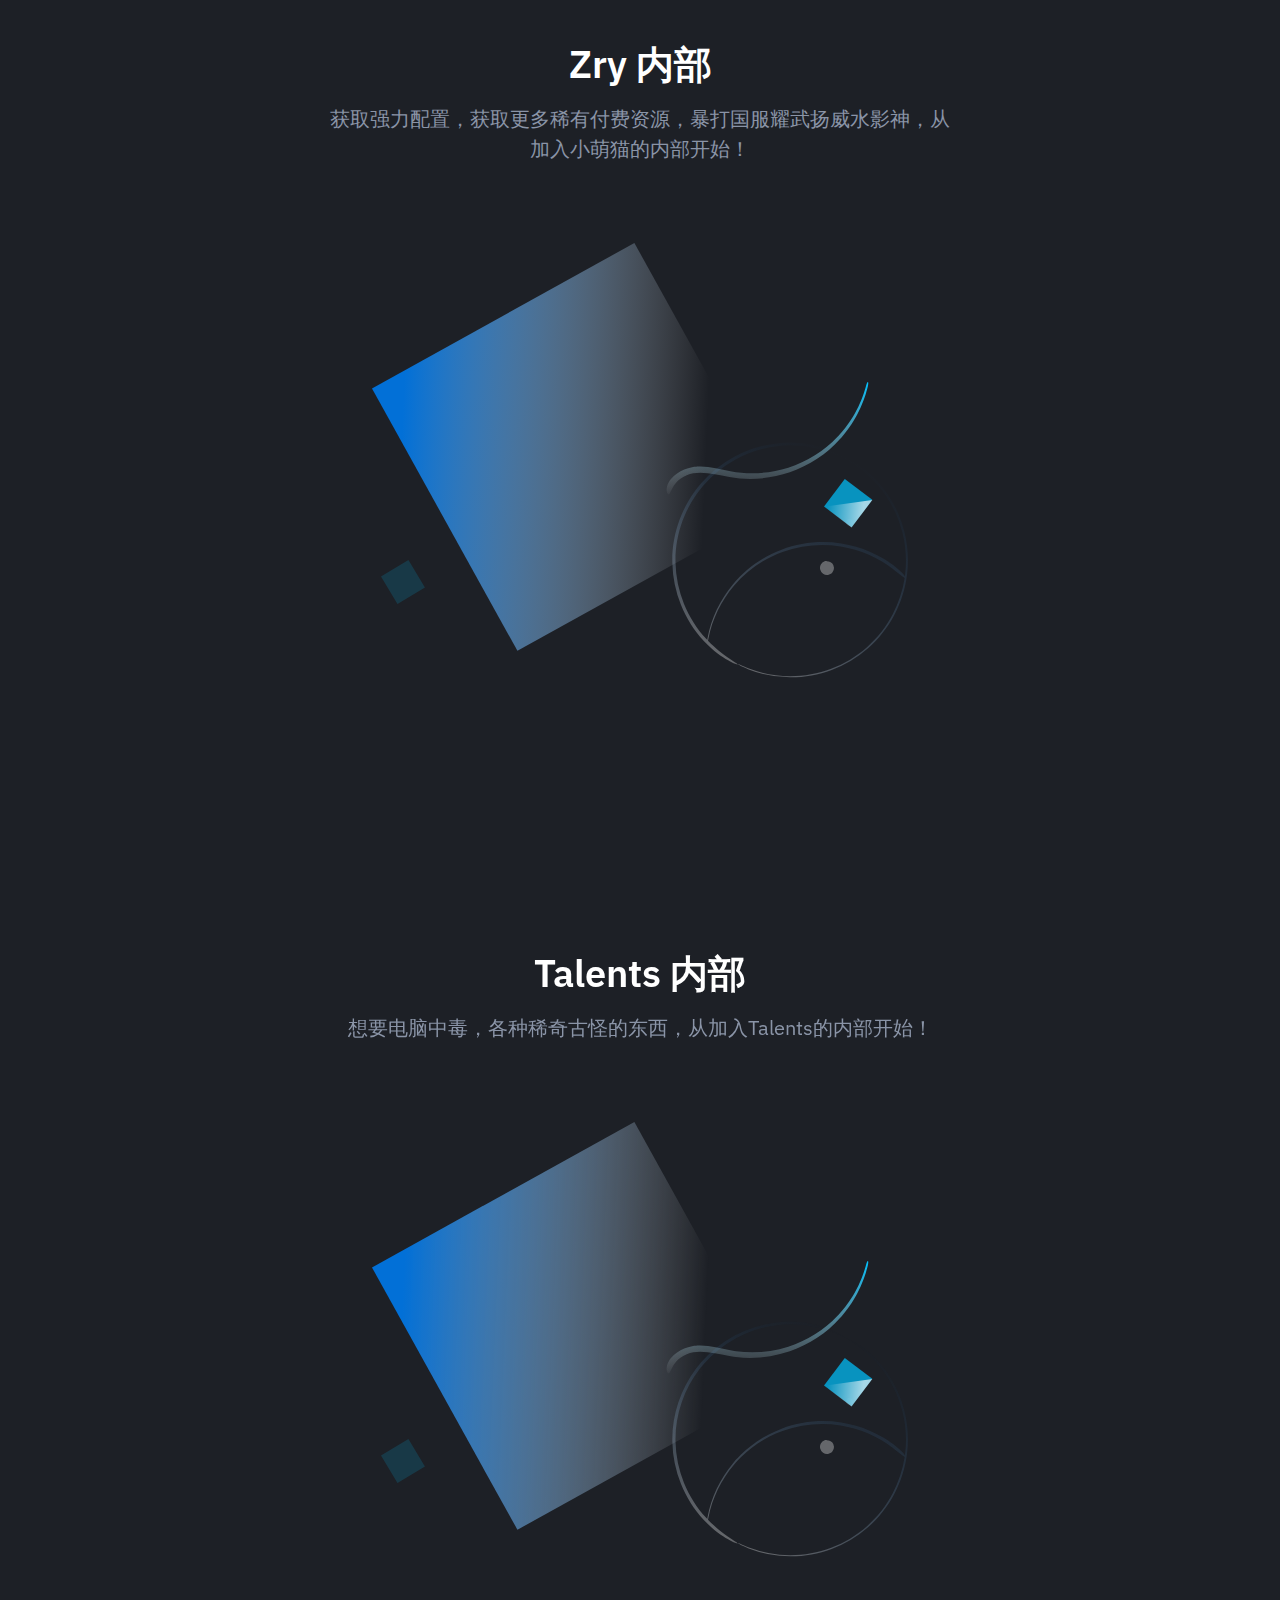
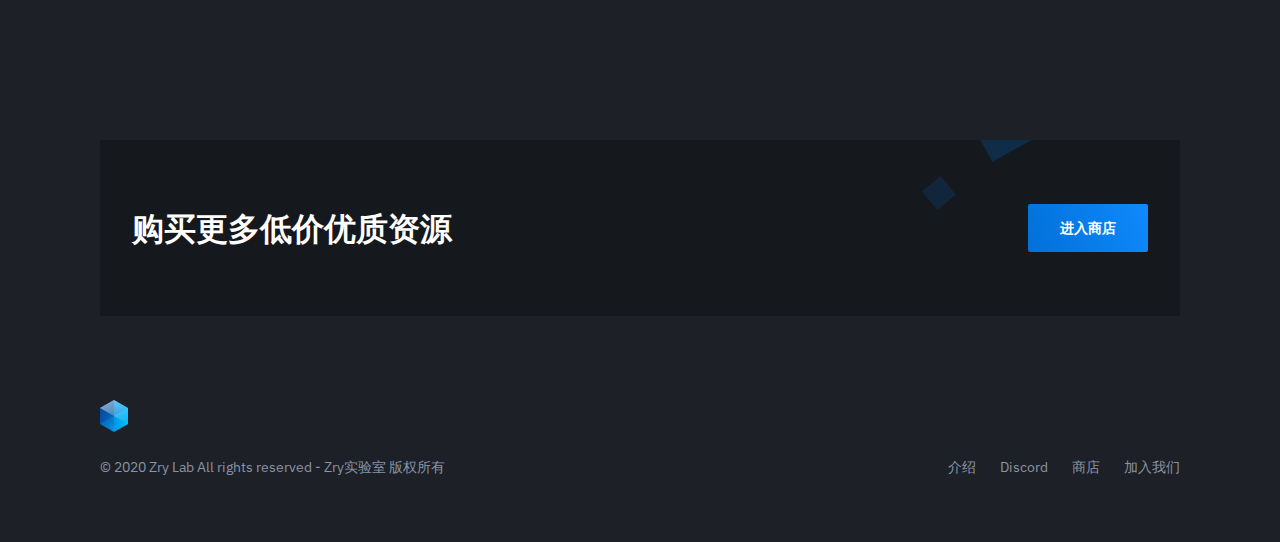
==== commit e6515c41: "Update index.html" ====
--- a/index.html
+++ b/index.html
@@ -223,6 +223,7 @@
 					</div>
 				</div>
 			</section>
+		
         </main>
 
         <footer class="site-footer">
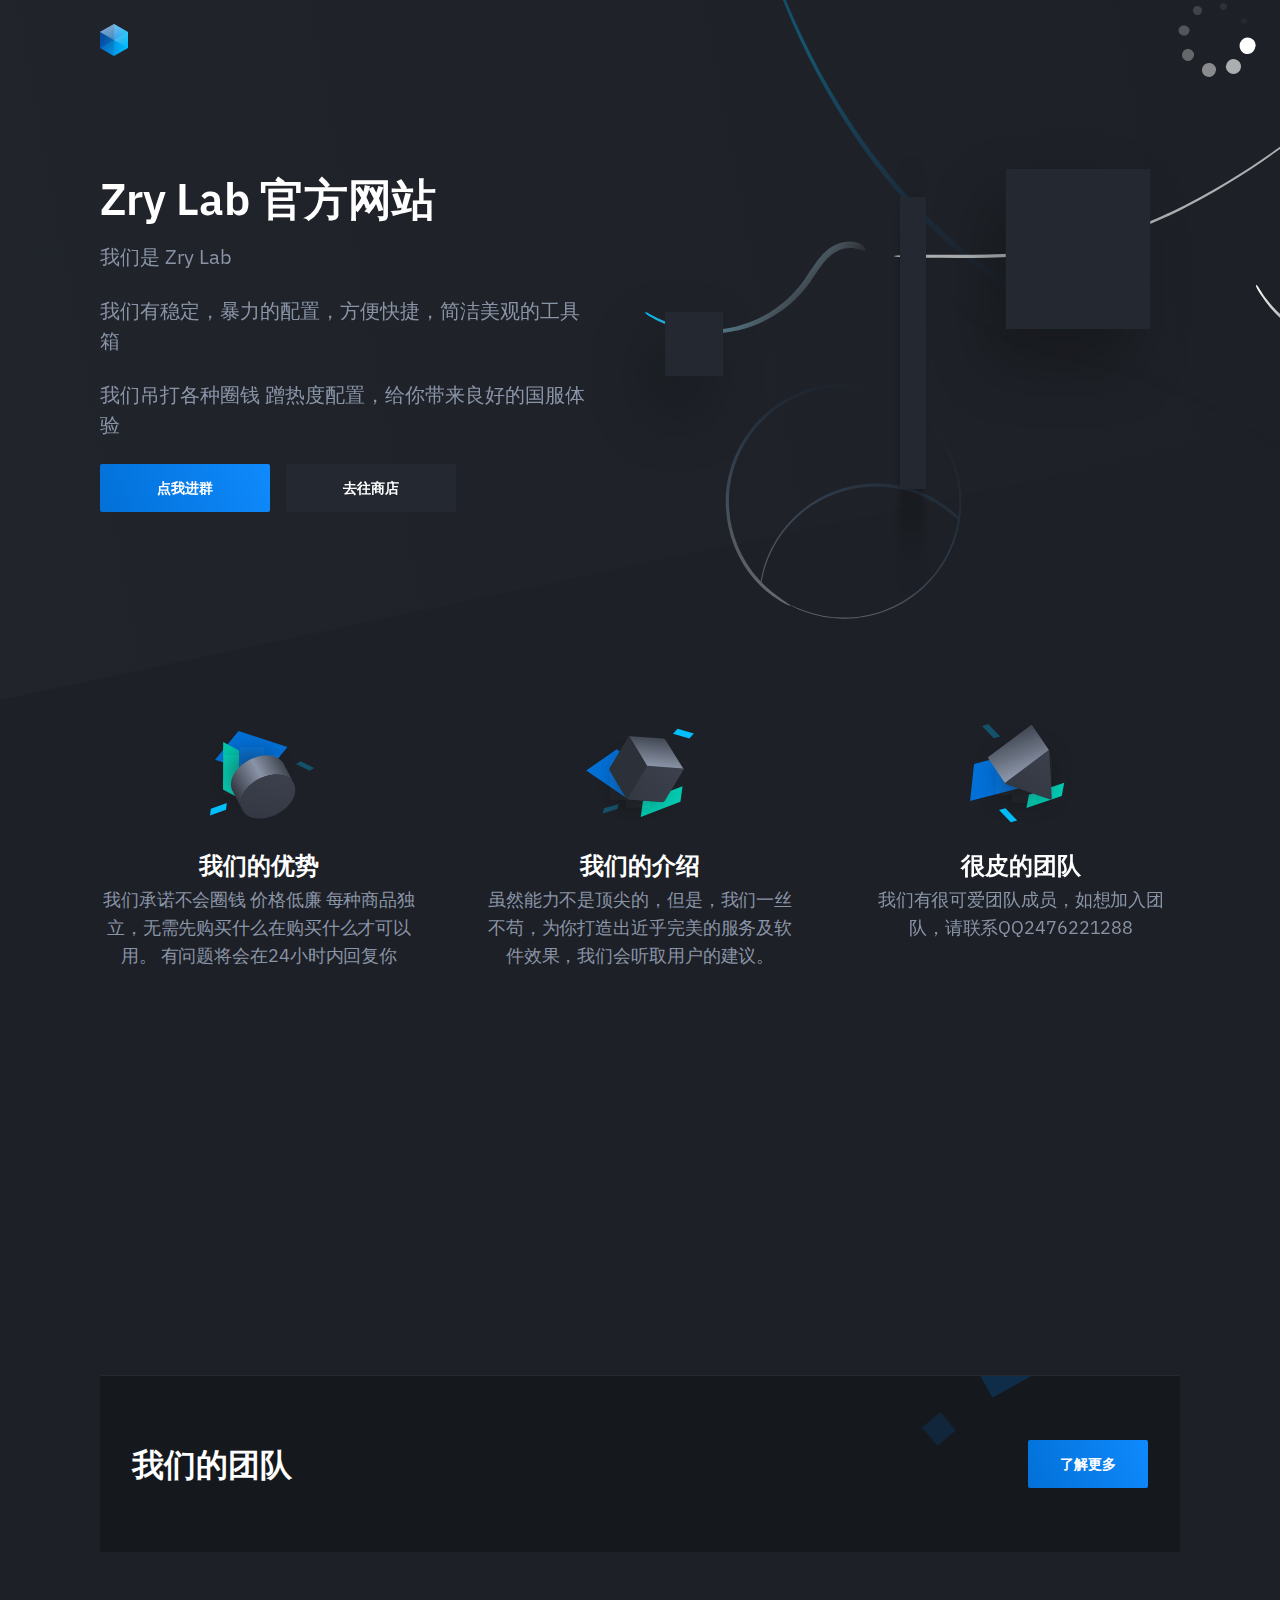
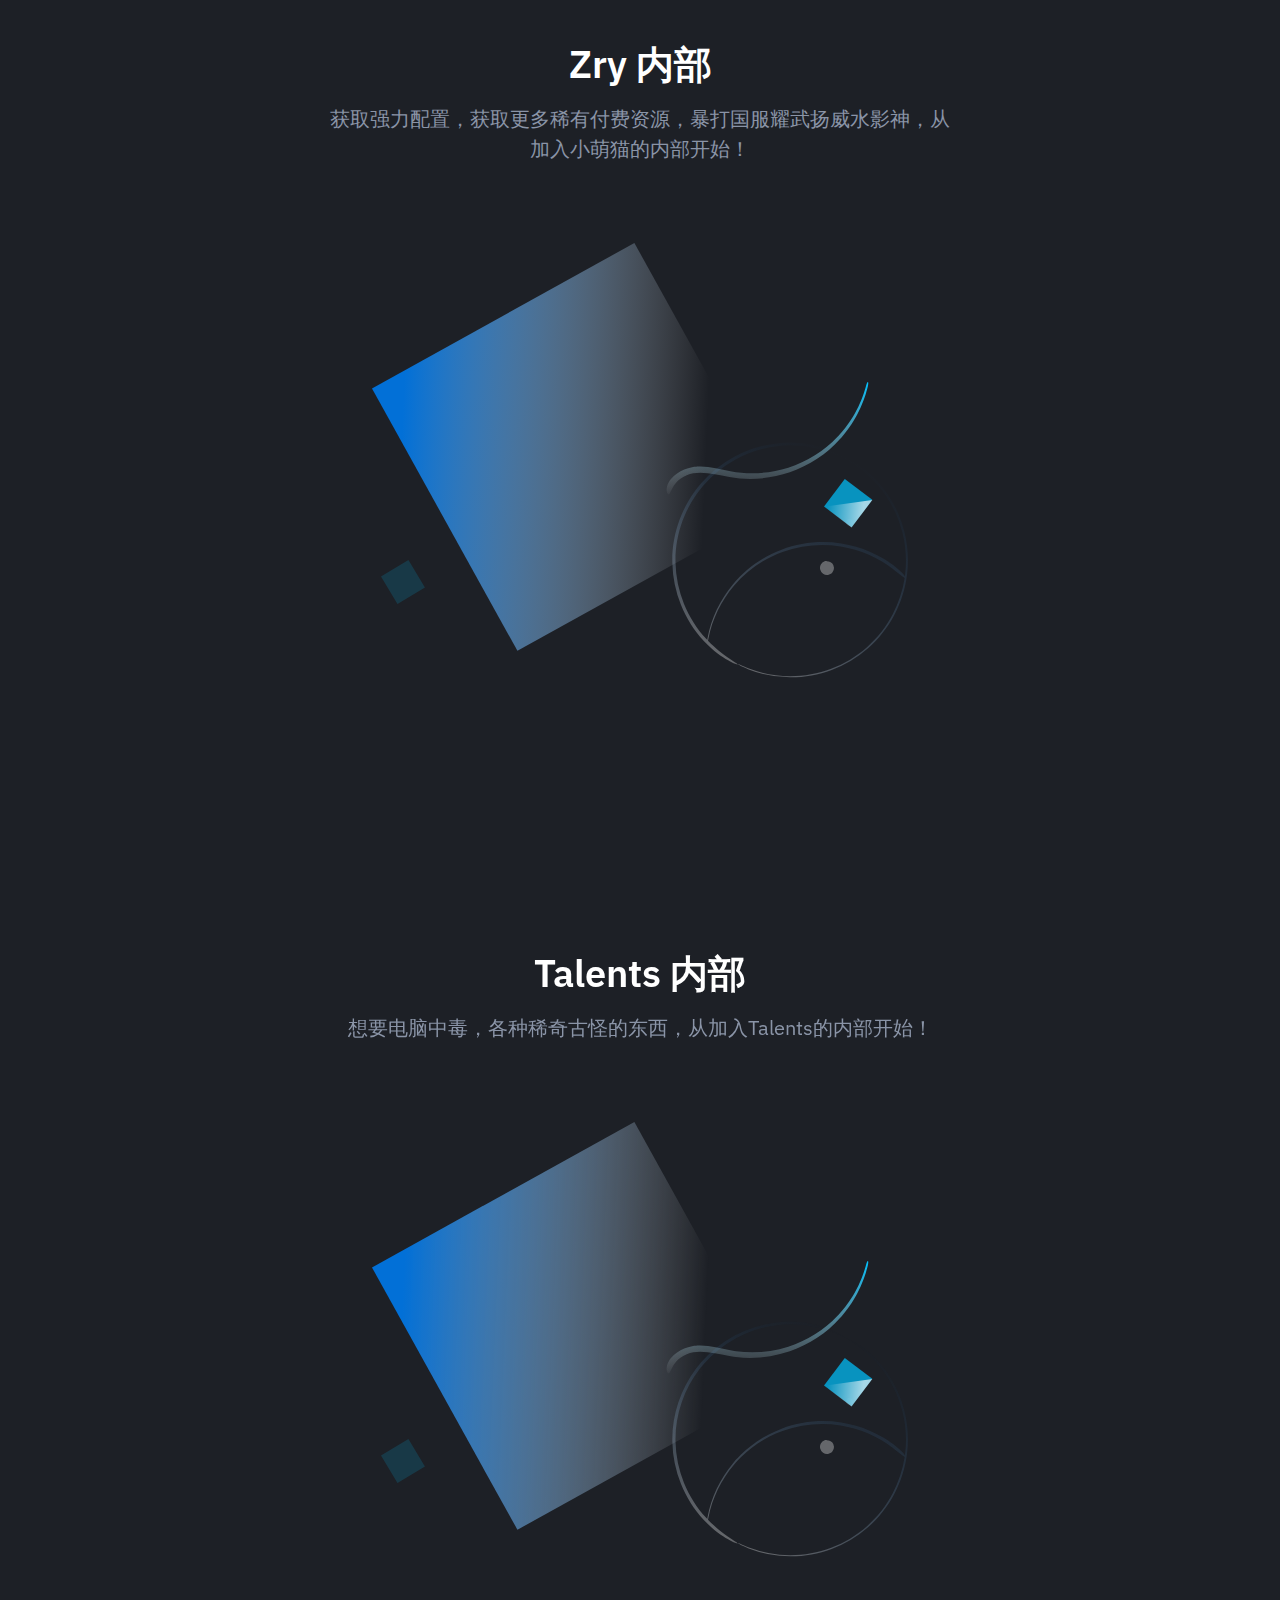
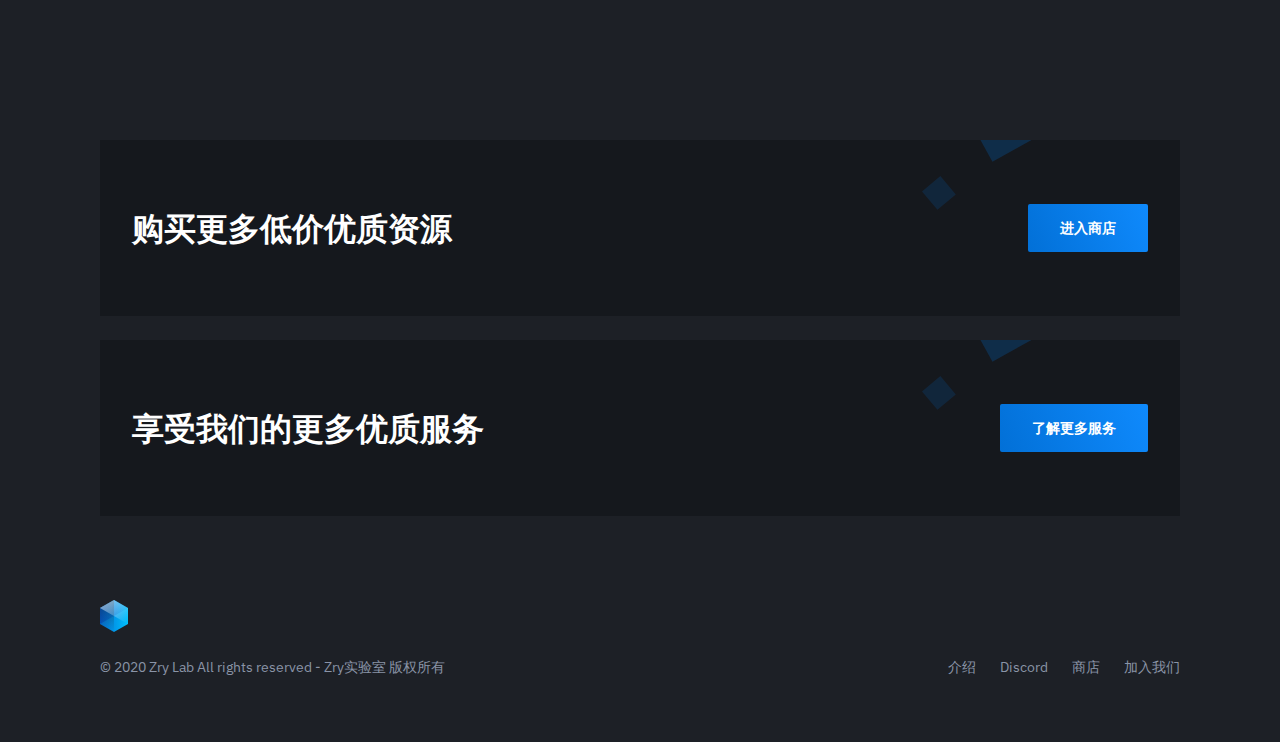
==== commit c470e187: "Update index.html" ====
--- a/index.html
+++ b/index.html
@@ -223,7 +223,17 @@
 					</div>
 				</div>
 			</section>
-		
+<p> </p>
+		<section class="cta section">
+				<div class="container">
+					<div class="cta-inner section-inner">
+						<h3 class="section-title mt-0">享受我们的更多优质服务</h3>
+						<div class="cta-cta">
+							<a class="button button-primary button-wide-mobile" href="https://zrylab.github.io/otherserver/">了解更多服务</a>
+						</div>
+					</div>
+				</div>
+			</section>
         </main>
 
         <footer class="site-footer">
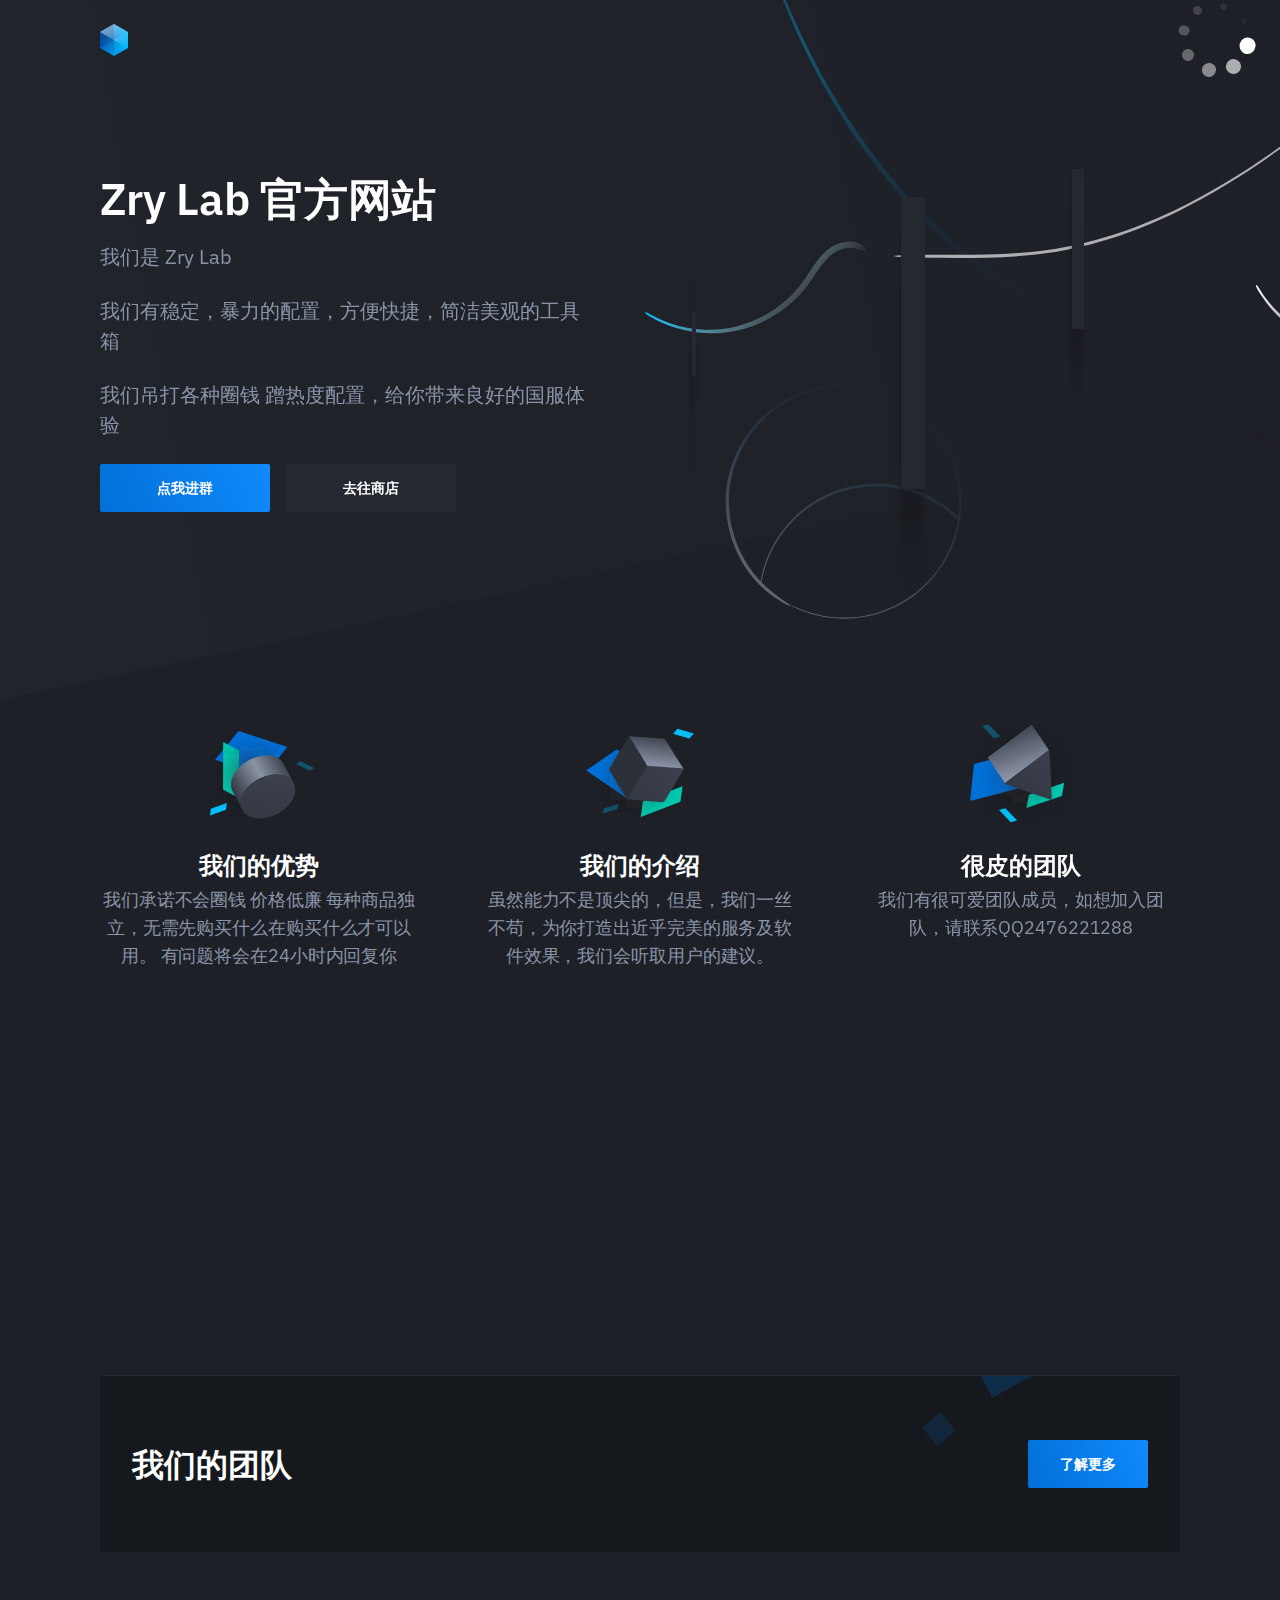
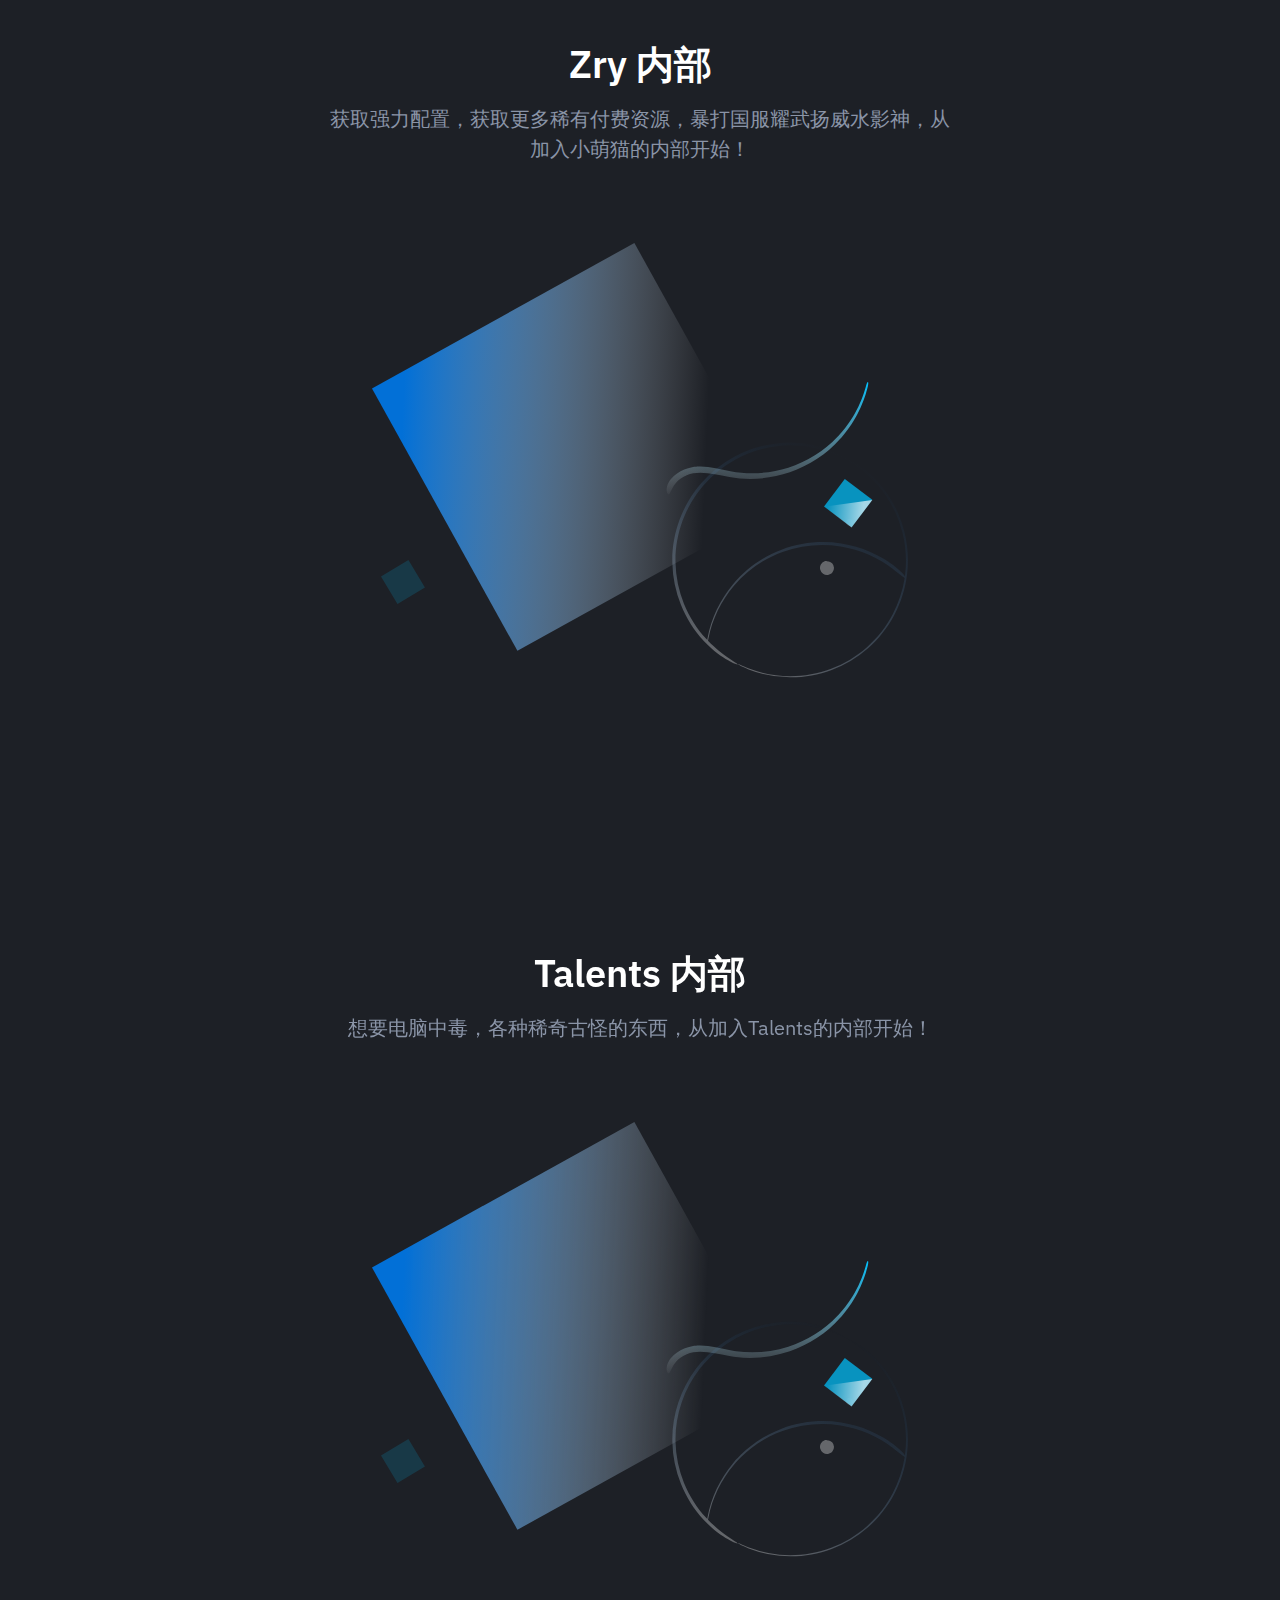
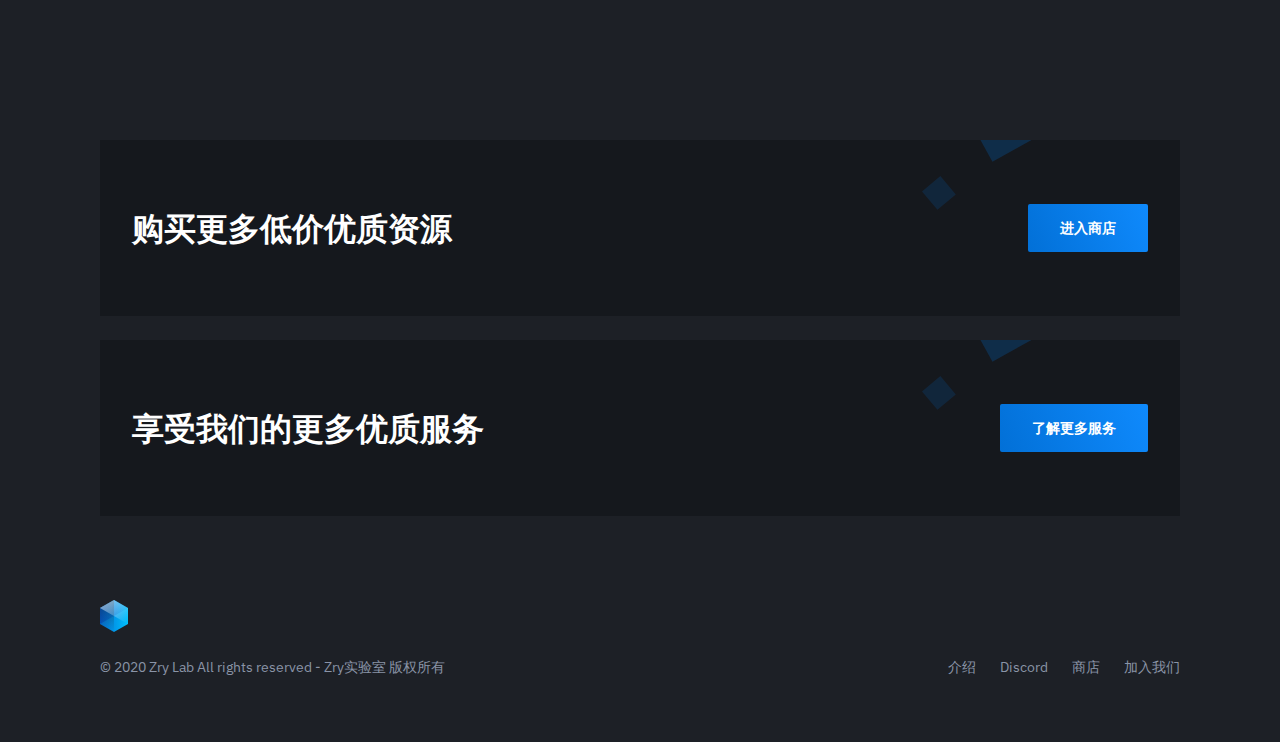
==== commit 59aa02f9: "Update index.html" ====
--- a/index.html
+++ b/index.html
@@ -141,7 +141,7 @@
                                 <div class="pricing-table-inner is-revealing">
                                     <div class="pricing-table-main">
                                         <div class="pricing-table-header pb-24">
-                                            <div class="pricing-table-price"><span class="pricing-table-price-currency h2">￥</span><span class="pricing-table-price-amount h1">10</span><span class="text-xs">/预售/推荐购买/正式价20￥</span></div>
+                                            <div class="pricing-table-price"><span class="pricing-table-price-currency h2">￥</span><span class="pricing-table-price-amount h1">10</span><span class="text-xs">/推荐购买/原价20￥</span></div>
                                         </div>
 										<div class="pricing-table-features-title text-xs pt-24 pb-24">我们拥有：</div>
                                         <ul class="pricing-table-features list-reset text-xs">
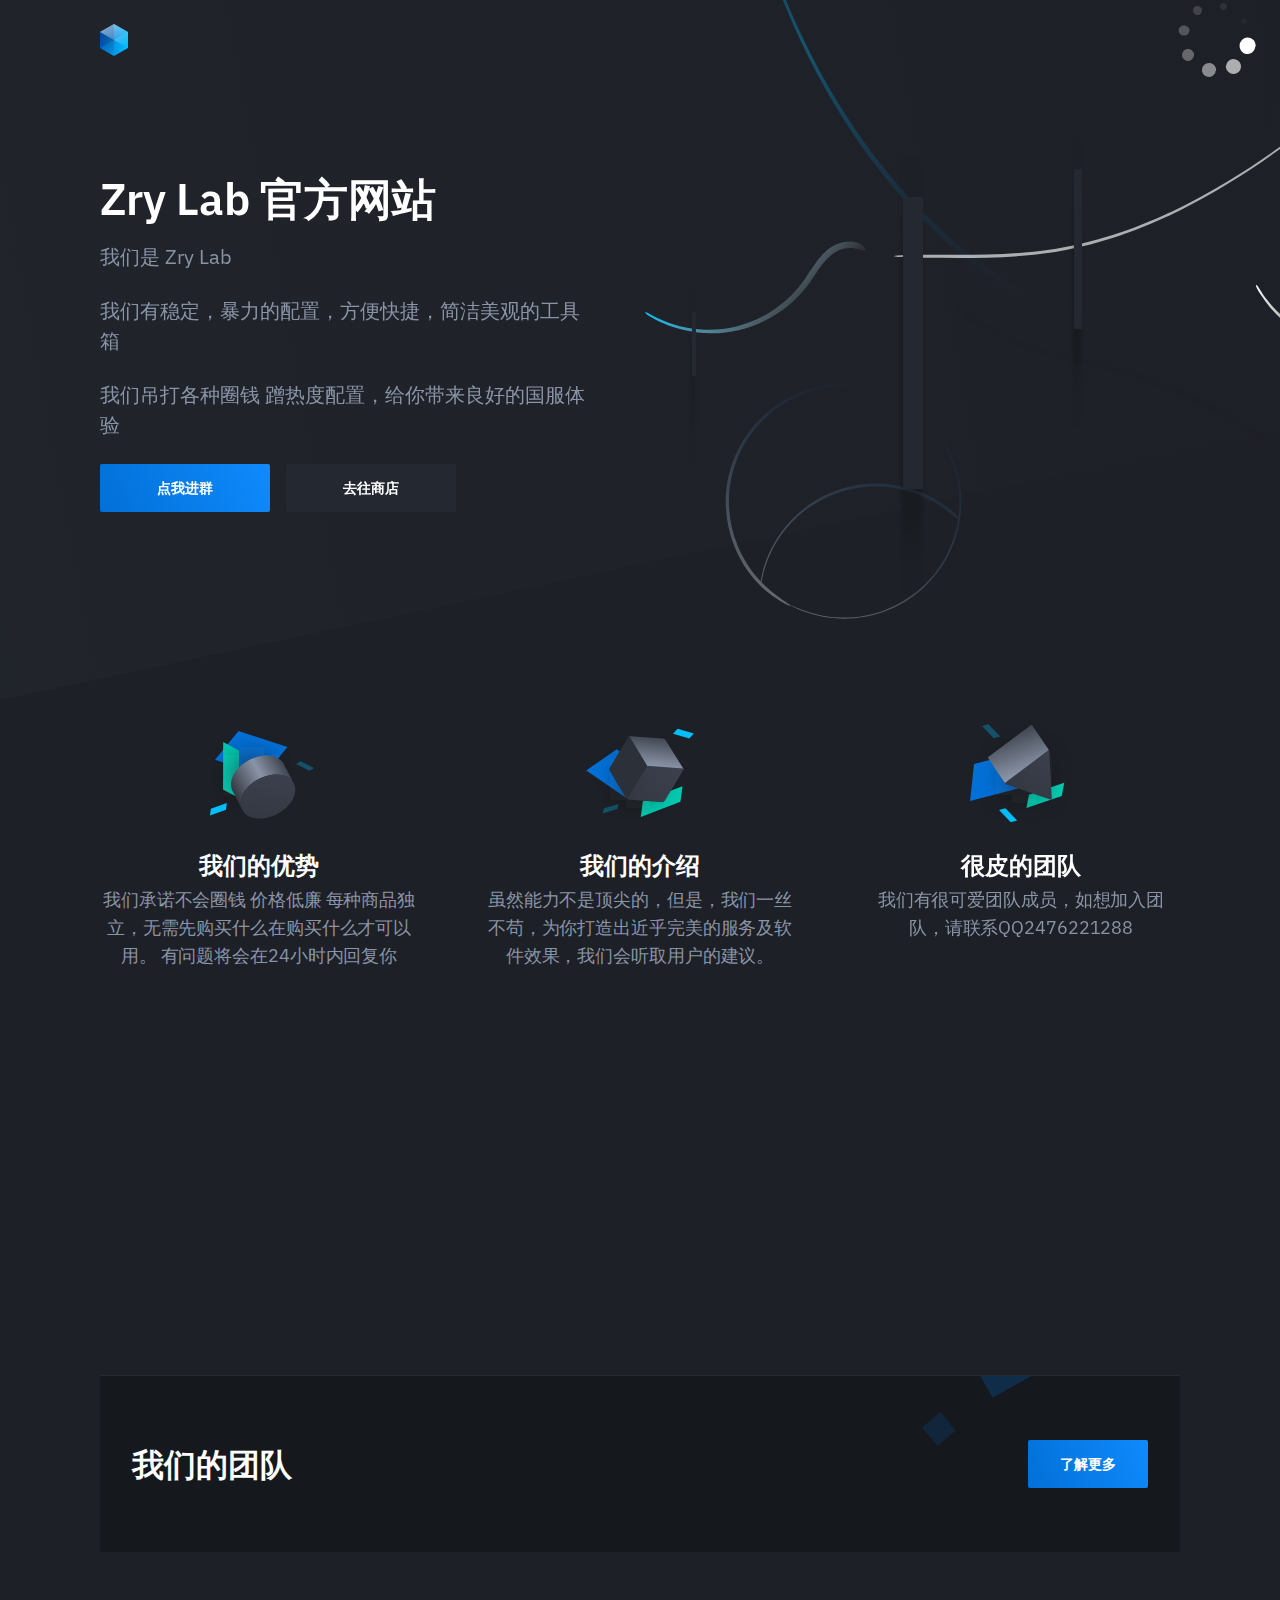
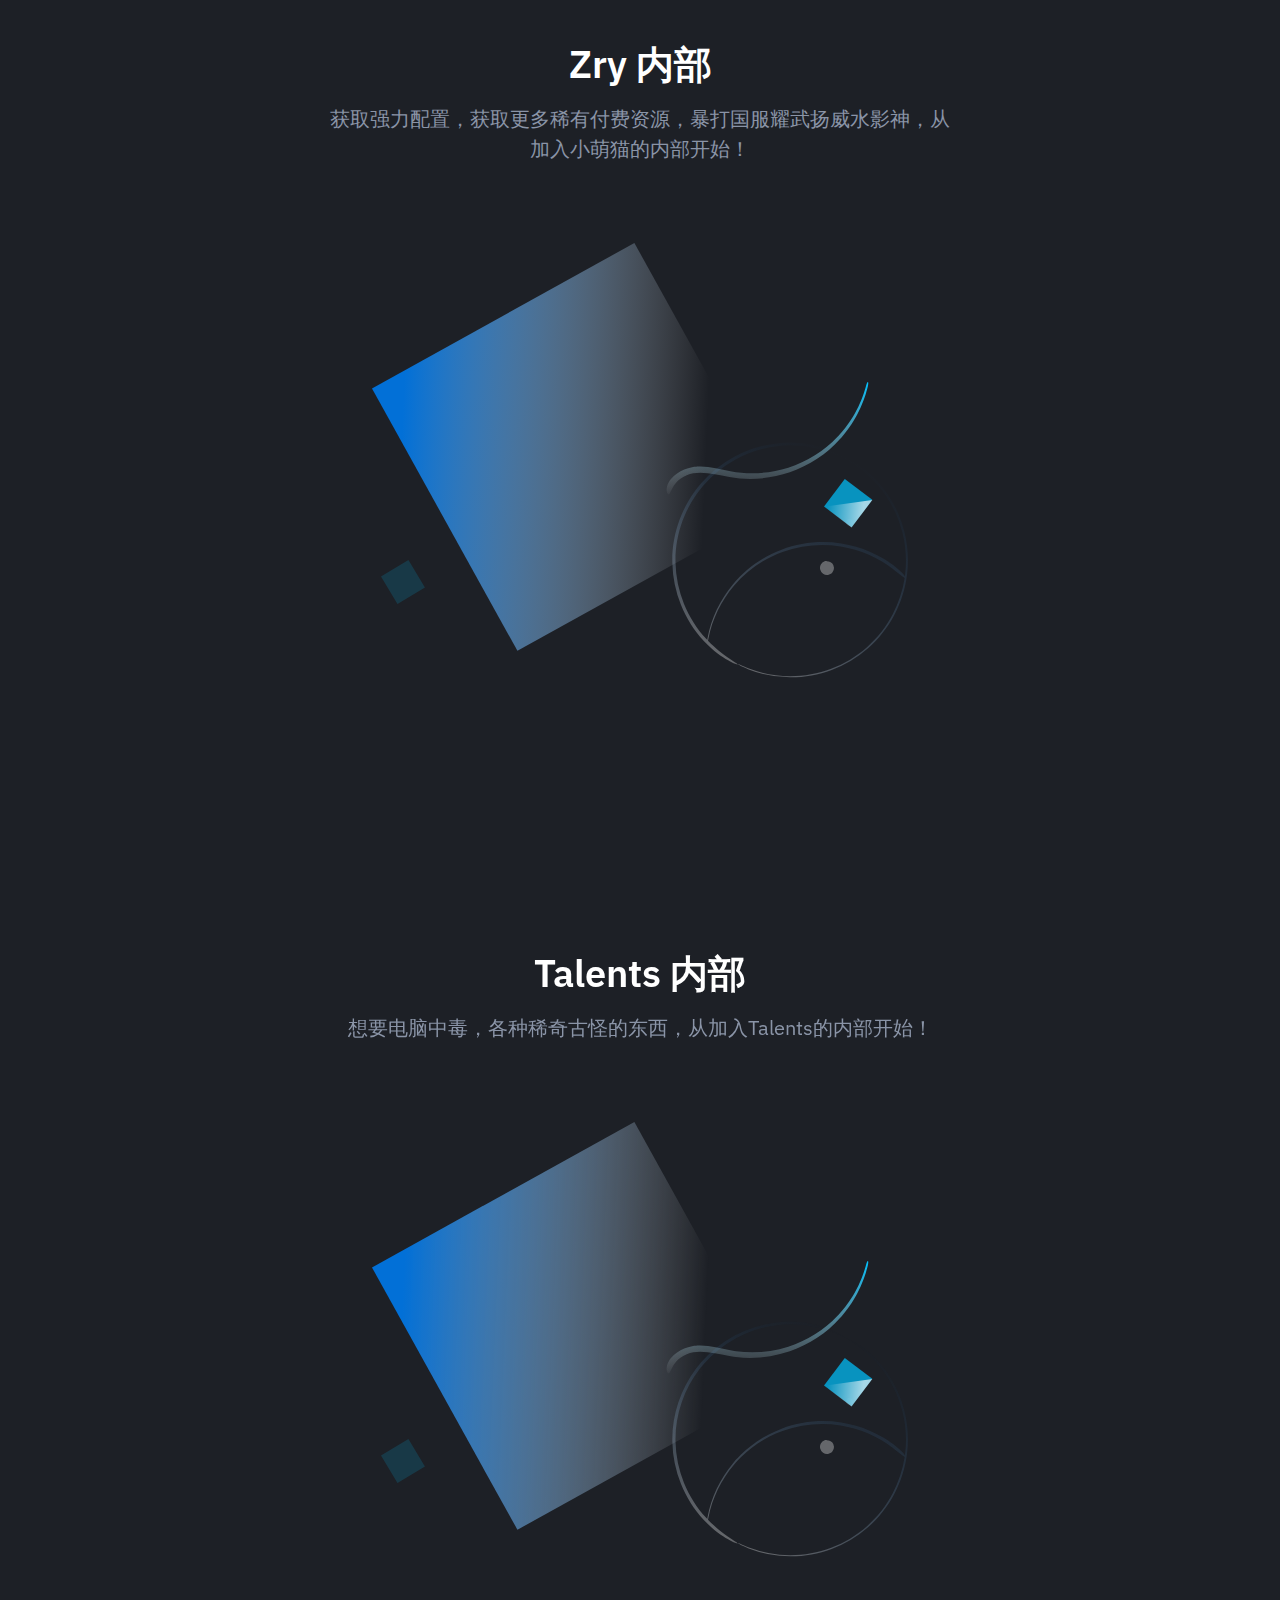
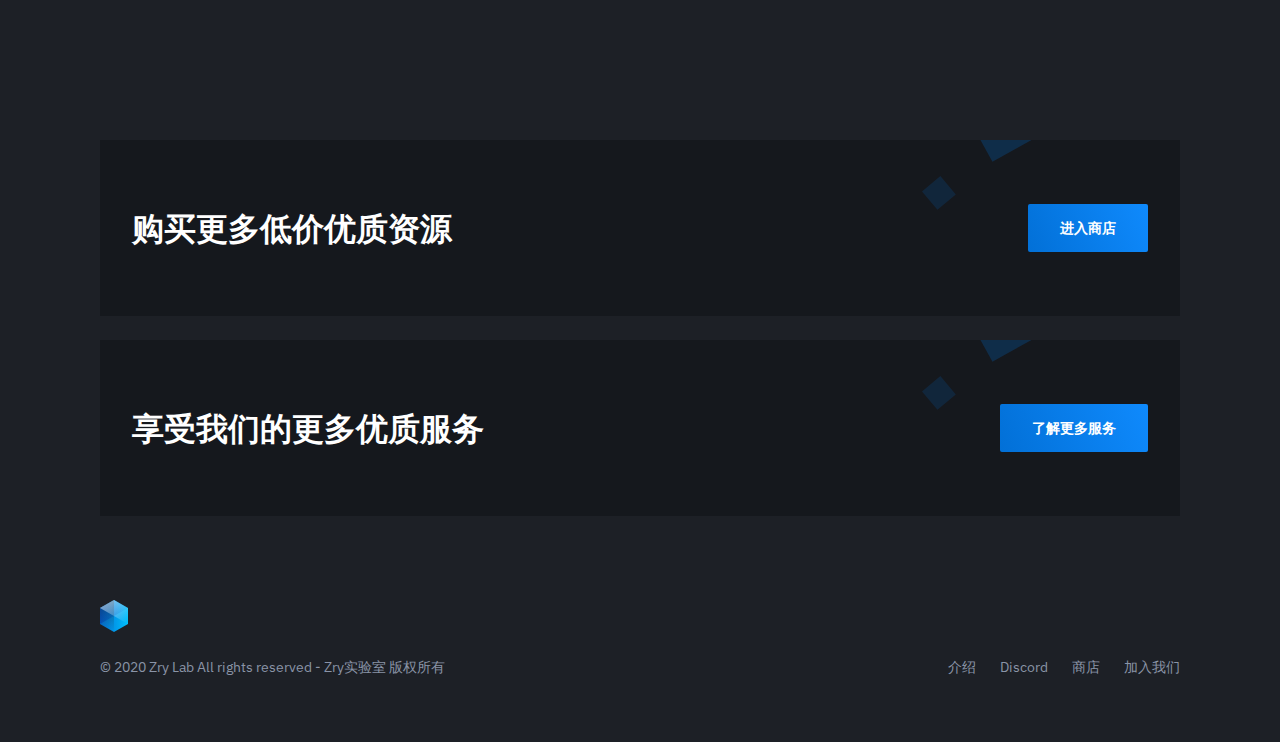
==== commit 1c7d3c18: "Update index.html" ====
--- a/index.html
+++ b/index.html
@@ -141,7 +141,7 @@
                                 <div class="pricing-table-inner is-revealing">
                                     <div class="pricing-table-main">
                                         <div class="pricing-table-header pb-24">
-                                            <div class="pricing-table-price"><span class="pricing-table-price-currency h2">￥</span><span class="pricing-table-price-amount h1">10</span><span class="text-xs">/推荐购买/原价20￥</span></div>
+                                            <div class="pricing-table-price"><span class="pricing-table-price-currency h2">￥</span><span class="pricing-table-price-amount h1">8</span><span class="text-xs">/永久/推荐购买</span></div>
                                         </div>
 										<div class="pricing-table-features-title text-xs pt-24 pb-24">我们拥有：</div>
                                         <ul class="pricing-table-features list-reset text-xs">
